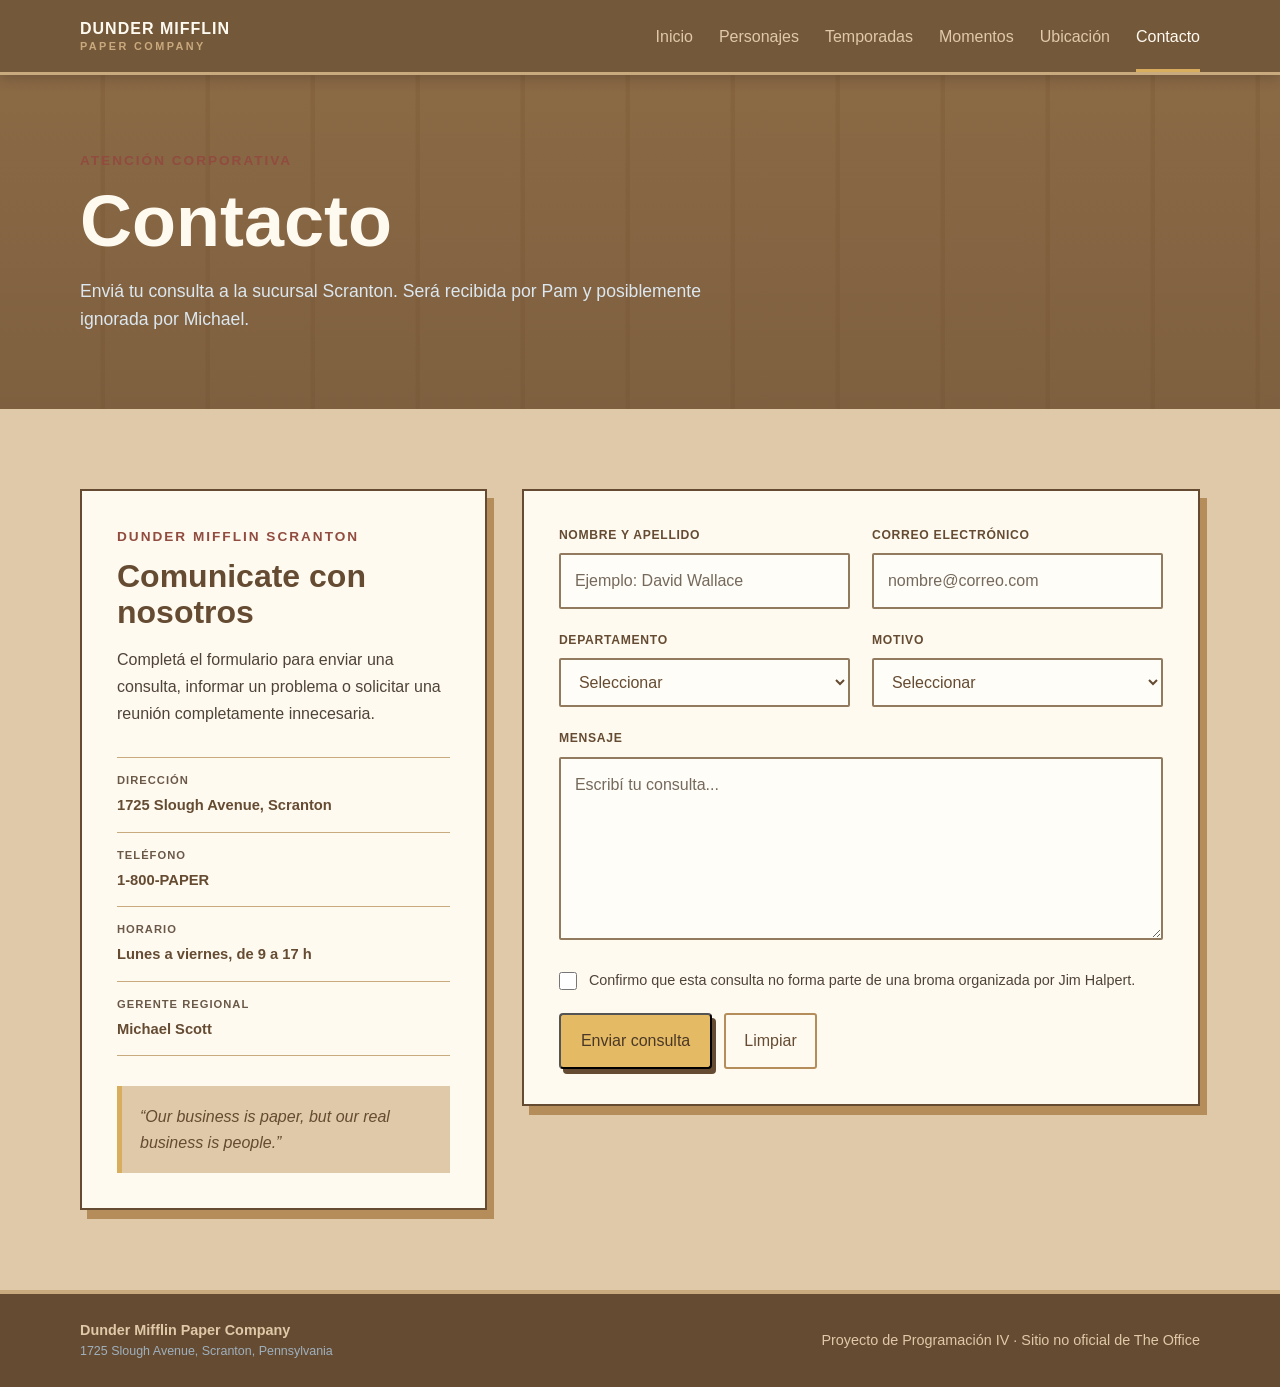
==== pages/contacto.html @ f4524f21 "Agrego pagina de contacto funcional" ====
<!DOCTYPE html>
<html lang="es">

<head>
    <meta charset="UTF-8">
    <meta name="viewport" content="width=device-width, initial-scale=1.0">

    <title>Dunder Mifflin | Contacto</title>

    <link rel="stylesheet" href="../css/styles.css">
</head>

<body>
    <header class="encabezado">
        <div class="contenedor navegacion">
            <a href="../index.html" class="logo">
                <span class="logo-principal">DUNDER MIFFLIN</span>
                <span class="logo-secundario">Paper Company</span>
            </a>

            <button
                type="button"
                class="boton-menu"
                aria-label="Abrir menú de navegación"
                aria-expanded="false"
            >
                <span></span>
                <span></span>
                <span></span>
            </button>

            <nav class="navegacion-principal">
                <ul class="menu">
                    <li><a href="../index.html">Inicio</a></li>
                    <li><a href="personajes.html">Personajes</a></li>
                    <li><a href="temporadas.html">Temporadas</a></li>
                    <li><a href="momentos.html">Momentos</a></li>
                    <li><a href="ubicacion.html">Ubicación</a></li>
                    <li>
                        <a href="contacto.html" class="activo">
                            Contacto
                        </a>
                    </li>
                </ul>
            </nav>
        </div>
    </header>

    <main>
        <section class="encabezado-pagina">
            <div class="contenedor">
                <p class="etiqueta">Atención corporativa</p>

                <h1>Contacto</h1>

                <p>
                    Enviá tu consulta a la sucursal Scranton. Será recibida
                    por Pam y posiblemente ignorada por Michael.
                </p>
            </div>
        </section>

        <section class="seccion-contacto">
            <div class="contenedor contacto-contenido">
                <div class="informacion-contacto">
                    <p class="etiqueta">Dunder Mifflin Scranton</p>

                    <h2>Comunicate con nosotros</h2>

                    <p>
                        Completá el formulario para enviar una consulta,
                        informar un problema o solicitar una reunión
                        completamente innecesaria.
                    </p>

                    <div class="datos-contacto">
                        <div>
                            <span>Dirección</span>
                            <strong>
                                1725 Slough Avenue, Scranton
                            </strong>
                        </div>

                        <div>
                            <span>Teléfono</span>
                            <strong>1-800-PAPER</strong>
                        </div>

                        <div>
                            <span>Horario</span>
                            <strong>Lunes a viernes, de 9 a 17 h</strong>
                        </div>

                        <div>
                            <span>Gerente regional</span>
                            <strong>Michael Scott</strong>
                        </div>
                    </div>

                    <blockquote>
                        “Our business is paper, but our real business
                        is people.”
                    </blockquote>
                </div>

                <form id="formulario-contacto" class="formulario-contacto">
                    <div class="campo-contacto">
                        <label for="nombre-contacto">
                            Nombre y apellido
                        </label>

                        <input
                            type="text"
                            id="nombre-contacto"
                            name="nombre"
                            placeholder="Ejemplo: David Wallace"
                            required
                        >
                    </div>

                    <div class="campo-contacto">
                        <label for="correo-contacto">
                            Correo electrónico
                        </label>

                        <input
                            type="email"
                            id="correo-contacto"
                            name="correo"
                            placeholder="nombre@correo.com"
                            required
                        >
                    </div>

                    <div class="campo-contacto">
                        <label for="departamento-contacto">
                            Departamento
                        </label>

                        <select
                            id="departamento-contacto"
                            name="departamento"
                            required
                        >
                            <option value="">Seleccionar</option>
                            <option value="Ventas">Ventas</option>
                            <option value="Contabilidad">
                                Contabilidad
                            </option>
                            <option value="Recursos Humanos">
                                Recursos Humanos
                            </option>
                            <option value="Gerencia">Gerencia</option>
                        </select>
                    </div>

                    <div class="campo-contacto">
                        <label for="motivo-contacto">
                            Motivo
                        </label>

                        <select
                            id="motivo-contacto"
                            name="motivo"
                            required
                        >
                            <option value="">Seleccionar</option>
                            <option value="Consulta general">
                                Consulta general
                            </option>
                            <option value="Compra de papel">
                                Compra de papel
                            </option>
                            <option value="Reclamo">Reclamo</option>
                            <option value="Emergencia causada por Dwight">
                                Emergencia causada por Dwight
                            </option>
                        </select>
                    </div>

                    <div class="campo-contacto campo-contacto-completo">
                        <label for="mensaje-contacto">
                            Mensaje
                        </label>

                        <textarea
                            id="mensaje-contacto"
                            name="mensaje"
                            rows="6"
                            minlength="10"
                            maxlength="500"
                            placeholder="Escribí tu consulta..."
                            required
                        ></textarea>
                    </div>

                    <label class="aceptacion-contacto campo-contacto-completo">
                        <input
                            type="checkbox"
                            id="acepta-contacto"
                            required
                        >

                        <span>
                            Confirmo que esta consulta no forma parte
                            de una broma organizada por Jim Halpert.
                        </span>
                    </label>

                    <div class="acciones-contacto campo-contacto-completo">
                        <button type="submit" class="boton-principal">
                            Enviar consulta
                        </button>

                        <button type="reset" class="boton-limpiar">
                            Limpiar
                        </button>
                    </div>

                    <div
                        id="respuesta-contacto"
                        class="respuesta-contacto campo-contacto-completo"
                        role="status"
                        aria-live="polite"
                    ></div>
                </form>
            </div>
        </section>
    </main>

    <footer class="pie">
        <div class="contenedor pie-contenido">
            <div>
                <strong>Dunder Mifflin Paper Company</strong>
                <p>1725 Slough Avenue, Scranton, Pennsylvania</p>
            </div>

            <p>
                Proyecto de Programación IV · Sitio no oficial de The Office
            </p>
        </div>
    </footer>

    <script src="../js/main.js"></script>
</body>

</html>
---- css/styles.css ----
:root {
    --azul-oscuro: #14213d;
    --azul: #315b7d;
    --azul-claro: #e8f0f5;
    --blanco: #ffffff;
    --gris-claro: #f5f5f2;
    --gris: #667085;
    --negro: #202124;
}

* {
    box-sizing: border-box;
    margin: 0;
    padding: 0;
}

html {
    scroll-behavior: smooth;
}

body {
    min-height: 100vh;
    color: var(--negro);
    background-color: var(--gris-claro);
    font-family: Arial, Helvetica, sans-serif;
    line-height: 1.6;
}

a {
    color: inherit;
    text-decoration: none;
}

.contenedor {
    width: min(1120px, 90%);
    margin-inline: auto;
}

.encabezado {
    position: sticky;
    top: 0;
    z-index: 100;
    color: var(--blanco);
    background-color: var(--azul-oscuro);
    box-shadow: 0 2px 10px rgb(0 0 0 / 15%);
}

.navegacion {
    min-height: 72px;
    display: flex;
    align-items: center;
    justify-content: space-between;
    gap: 30px;
}

.logo {
    font-size: 1.3rem;
    font-weight: 700;
    letter-spacing: 0.4px;
}

.menu {
    display: flex;
    gap: 26px;
    list-style: none;
}

.menu a {
    display: block;
    padding: 24px 0 19px;
    border-bottom: 3px solid transparent;
    color: #dce5ec;
    transition: 0.2s ease;
}

.menu a:hover,
.menu a.activo {
    color: var(--blanco);
    border-color: var(--blanco);
}

.portada {
    min-height: 520px;
    display: grid;
    place-items: center;
    color: var(--blanco);
    background:
        linear-gradient(rgb(20 33 61 / 88%), rgb(20 33 61 / 78%)),
        linear-gradient(135deg, #315b7d, #14213d);
}

.contenido-portada {
    padding-block: 80px;
}

.etiqueta {
    margin-bottom: 12px;
    color: #7da5c2;
    font-size: 0.85rem;
    font-weight: 700;
    letter-spacing: 2px;
    text-transform: uppercase;
}

.portada .etiqueta {
    color: #bad2e3;
}

h1 {
    max-width: 760px;
    font-size: clamp(2.5rem, 7vw, 5rem);
    line-height: 1.05;
}

.descripcion {
    max-width: 680px;
    margin: 24px 0 32px;
    color: #e6edf2;
    font-size: 1.15rem;
}

.boton {
    display: inline-block;
    padding: 13px 24px;
    color: var(--azul-oscuro);
    background-color: var(--blanco);
    border-radius: 5px;
    font-weight: 700;
    transition: 0.2s ease;
}

.boton:hover {
    transform: translateY(-2px);
    box-shadow: 0 8px 20px rgb(0 0 0 / 20%);
}

.presentacion {
    display: grid;
    grid-template-columns: 1.2fr 1fr;
    gap: 70px;
    align-items: center;
    padding-block: 90px;
}

.presentacion h2 {
    margin-bottom: 20px;
    color: var(--azul-oscuro);
    font-size: clamp(2rem, 4vw, 3rem);
    line-height: 1.15;
}

.presentacion p {
    margin-bottom: 15px;
}

.datos-serie {
    display: grid;
    grid-template-columns: repeat(3, 1fr);
    background-color: var(--blanco);
    border-radius: 8px;
    box-shadow: 0 12px 30px rgb(20 33 61 / 10%);
}

.datos-serie article {
    padding: 30px 15px;
    text-align: center;
}

.datos-serie article + article {
    border-left: 1px solid #dfe4e8;
}

.datos-serie strong,
.datos-serie span {
    display: block;
}

.datos-serie strong {
    color: var(--azul);
    font-size: 2rem;
}

.datos-serie span {
    color: var(--gris);
    font-size: 0.9rem;
}

.pie {
    padding: 25px 0;
    color: #cbd5df;
    background-color: var(--azul-oscuro);
    text-align: center;
    font-size: 0.9rem;
}

@media (max-width: 760px) {
    .navegacion {
        padding: 18px 0;
        flex-direction: column;
        gap: 8px;
    }

    .menu {
        flex-wrap: wrap;
        justify-content: center;
        gap: 5px 18px;
    }

    .menu a {
        padding: 8px 0 5px;
    }

    .presentacion {
        grid-template-columns: 1fr;
        gap: 35px;
        padding-block: 60px;
    }

    .datos-serie {
        grid-template-columns: 1fr;
    }

    .datos-serie article + article {
        border-top: 1px solid #dfe4e8;
        border-left: none;
    }
}

/* Página de personajes */

.encabezado-pagina {
    padding: 75px 0;
    color: var(--blanco);
    background:
        linear-gradient(120deg, rgb(20 33 61 / 96%), rgb(49 91 125 / 88%));
}

.encabezado-pagina h1 {
    margin-bottom: 18px;
    font-size: clamp(2.5rem, 6vw, 4.5rem);
}

.encabezado-pagina > .contenedor > p:last-child {
    max-width: 650px;
    color: #dce7ef;
    font-size: 1.1rem;
}

.seccion-personajes {
    padding-block: 75px;
}

.titulo-seccion {
    margin-bottom: 35px;
    display: flex;
    align-items: end;
    justify-content: space-between;
    gap: 25px;
}

.titulo-seccion h2 {
    color: var(--azul-oscuro);
    font-size: clamp(1.8rem, 4vw, 2.6rem);
}

.cantidad-empleados {
    color: var(--gris);
    font-size: 0.9rem;
}

.grilla-personajes {
    display: grid;
    grid-template-columns: repeat(2, 1fr);
    gap: 25px;
}

.tarjeta-personaje {
    display: grid;
    grid-template-columns: 90px 1fr;
    gap: 22px;
    padding: 25px;
    background-color: var(--blanco);
    border: 1px solid #e2e7eb;
    border-radius: 8px;
    box-shadow: 0 8px 20px rgb(20 33 61 / 6%);
    transition: transform 0.2s ease, box-shadow 0.2s ease;
}

.tarjeta-personaje:hover {
    transform: translateY(-4px);
    box-shadow: 0 14px 30px rgb(20 33 61 / 13%);
}

.avatar {
    width: 90px;
    height: 110px;
    display: grid;
    place-items: center;
    color: var(--blanco);
    background:
        repeating-linear-gradient(
            45deg,
            var(--azul),
            var(--azul) 10px,
            #386889 10px,
            #386889 20px
        );
    border-radius: 5px;
    font-size: 1.5rem;
    font-weight: 700;
}

.departamento {
    display: inline-block;
    margin-bottom: 7px;
    color: var(--azul);
    font-size: 0.75rem;
    font-weight: 700;
    letter-spacing: 1px;
    text-transform: uppercase;
}

.informacion-personaje h3 {
    color: var(--azul-oscuro);
    font-size: 1.45rem;
    line-height: 1.2;
}

.cargo {
    margin: 4px 0 12px;
    color: var(--gris);
    font-size: 0.9rem;
}

.informacion-personaje > p:not(.cargo) {
    font-size: 0.95rem;
}

.informacion-personaje blockquote {
    margin-top: 17px;
    padding: 10px 14px;
    color: #4e6070;
    background-color: var(--azul-claro);
    border-left: 3px solid var(--azul);
    font-size: 0.85rem;
    font-style: italic;
}

@media (max-width: 900px) {
    .grilla-personajes {
        grid-template-columns: 1fr;
    }
}

@media (max-width: 520px) {
    .titulo-seccion {
        align-items: start;
        flex-direction: column;
    }

    .tarjeta-personaje {
        grid-template-columns: 1fr;
    }

    .avatar {
        width: 100%;
        height: 120px;
    }
}

/* Página de temporadas */

.seccion-temporadas {
    padding-block: 75px;
}

.grilla-temporadas {
    display: grid;
    grid-template-columns: repeat(3, 1fr);
    gap: 22px;
}

.tarjeta-temporada {
    min-height: 290px;
    padding: 26px;
    display: flex;
    flex-direction: column;
    justify-content: space-between;
    gap: 25px;
    background-color: var(--blanco);
    border: 1px solid #e2e7eb;
    border-top: 4px solid var(--azul);
    border-radius: 7px;
    box-shadow: 0 8px 20px rgb(20 33 61 / 6%);
    transition: 0.2s ease;
}

.tarjeta-temporada:hover {
    transform: translateY(-5px);
    box-shadow: 0 15px 28px rgb(20 33 61 / 13%);
}

.numero-temporada {
    color: #d5e0e8;
    font-size: 3.5rem;
    font-weight: 800;
    line-height: 1;
}

.periodo {
    color: var(--azul);
    font-size: 0.75rem;
    font-weight: 700;
    letter-spacing: 0.6px;
    text-transform: uppercase;
}

.tarjeta-temporada h3 {
    margin: 6px 0 10px;
    color: var(--azul-oscuro);
    font-size: 1.4rem;
}

.tarjeta-temporada p {
    color: #495563;
    font-size: 0.92rem;
}

.episodio-destacado {
    padding-block: 70px;
    color: var(--blanco);
    background-color: var(--azul-oscuro);
}

.contenido-episodio {
    display: grid;
    grid-template-columns: 1.3fr 1fr;
    gap: 70px;
    align-items: center;
}

.contenido-episodio h2 {
    margin-bottom: 15px;
    font-size: clamp(2rem, 5vw, 3.5rem);
}

.contenido-episodio > div:first-child > p:last-child {
    color: #d3dee7;
}

.ficha-episodio {
    padding: 25px;
    background-color: rgb(255 255 255 / 8%);
    border: 1px solid rgb(255 255 255 / 18%);
    border-radius: 7px;
}

.ficha-episodio p + p {
    margin-top: 12px;
}

@media (max-width: 900px) {
    .grilla-temporadas {
        grid-template-columns: repeat(2, 1fr);
    }
}

@media (max-width: 650px) {
    .grilla-temporadas,
    .contenido-episodio {
        grid-template-columns: 1fr;
    }

    .contenido-episodio {
        gap: 35px;
    }
}

/* Página de momentos */

.seccion-momentos {
    padding-block: 75px;
}

.grilla-momentos {
    display: grid;
    grid-template-columns: repeat(3, 1fr);
    gap: 25px;
}

.tarjeta-momento {
    overflow: hidden;
    background-color: var(--blanco);
    border: 1px solid #e2e7eb;
    border-radius: 8px;
    box-shadow: 0 8px 20px rgb(20 33 61 / 7%);
    transition: 0.2s ease;
}

.tarjeta-momento:hover {
    transform: translateY(-5px);
    box-shadow: 0 15px 30px rgb(20 33 61 / 14%);
}

.imagen-momento {
    height: 175px;
    display: flex;
    align-items: end;
    padding: 18px;
    background-color: var(--azul);
}

.imagen-momento span {
    color: rgb(255 255 255 / 75%);
    font-size: 3.5rem;
    font-weight: 800;
    line-height: 1;
}

.momento-incendio {
    background: linear-gradient(135deg, #b14228, #e18640);
}

.momento-chili {
    background: linear-gradient(135deg, #8c3425, #c56d38);
}

.momento-beso {
    background: linear-gradient(135deg, #355c7d, #6c5b7b);
}

.momento-dinner {
    background: linear-gradient(135deg, #4e3a55, #a45a52);
}

.momento-boda {
    background: linear-gradient(135deg, #648fa5, #b9d1da);
}

.momento-despedida {
    background: linear-gradient(135deg, #315b7d, #8bb1c8);
}

.contenido-momento {
    padding: 24px;
}

.temporada-momento {
    color: var(--azul);
    font-size: 0.75rem;
    font-weight: 700;
    letter-spacing: 1px;
    text-transform: uppercase;
}

.contenido-momento h3 {
    margin: 7px 0 12px;
    color: var(--azul-oscuro);
    font-size: 1.35rem;
    line-height: 1.2;
}

.contenido-momento > p {
    min-height: 115px;
    color: #4d5964;
    font-size: 0.92rem;
}

.responsable {
    margin-top: 18px;
    padding-top: 15px;
    border-top: 1px solid #e1e6ea;
}

.responsable span,
.responsable strong {
    display: block;
}

.responsable span {
    color: var(--gris);
    font-size: 0.72rem;
    text-transform: uppercase;
}

.responsable strong {
    color: var(--azul-oscuro);
    font-size: 0.9rem;
}

.seccion-frases {
    padding-block: 80px;
    background-color: var(--azul-claro);
}

.contenido-frases {
    display: grid;
    grid-template-columns: 1fr 1fr;
    gap: 70px;
    align-items: center;
}

.contenido-frases h2 {
    margin-bottom: 15px;
    color: var(--azul-oscuro);
    font-size: clamp(2rem, 5vw, 3.5rem);
}

.nota-frase {
    position: relative;
    min-height: 300px;
    padding: 55px 40px 35px;
    display: flex;
    flex-direction: column;
    justify-content: center;
    background-color: #fff4a8;
    box-shadow: 8px 12px 25px rgb(20 33 61 / 18%);
    transform: rotate(1deg);
}

.cinta {
    position: absolute;
    top: -14px;
    left: 50%;
    width: 110px;
    height: 32px;
    background-color: rgb(255 255 255 / 55%);
    transform: translateX(-50%) rotate(-2deg);
}

.nota-frase blockquote {
    color: #34312b;
    font-family: Georgia, serif;
    font-size: 1.45rem;
    font-style: italic;
    line-height: 1.4;
}

.nota-frase > p {
    margin: 16px 0 25px;
    font-weight: 700;
}

.boton-frase {
    width: fit-content;
    padding: 11px 18px;
    color: var(--blanco);
    background-color: var(--azul-oscuro);
    border: none;
    border-radius: 4px;
    cursor: pointer;
    font-weight: 700;
}

.boton-frase:hover {
    background-color: var(--azul);
}

@media (max-width: 900px) {
    .grilla-momentos {
        grid-template-columns: repeat(2, 1fr);
    }
}

@media (max-width: 650px) {
    .grilla-momentos,
    .contenido-frases {
        grid-template-columns: 1fr;
    }

    .contenido-frases {
        gap: 45px;
    }

    .contenido-momento > p {
        min-height: auto;
    }

    .nota-frase {
        padding-inline: 25px;
    }
}

/* Inicio definitivo */

.logo {
    display: flex;
    flex-direction: column;
    line-height: 1;
}

.logo-principal {
    font-size: 1rem;
    font-weight: 800;
    letter-spacing: 1px;
}

.logo-secundario {
    margin-top: 4px;
    color: #b9c9d5;
    font-size: 0.68rem;
    letter-spacing: 2.4px;
    text-transform: uppercase;
}

.portada-office {
    min-height: 680px;
    display: grid;
    align-items: center;
    overflow: hidden;
    color: var(--blanco);
    background:
        radial-gradient(circle at 80% 20%, rgb(125 165 194 / 24%), transparent 28%),
        linear-gradient(125deg, #101d35 0%, #14213d 55%, #294e6c 100%);
}

.portada-grid {
    padding-block: 85px;
    display: grid;
    grid-template-columns: 1.2fr 0.8fr;
    gap: 70px;
    align-items: center;
}

.estado-sucursal {
    width: fit-content;
    margin-bottom: 25px;
    padding: 7px 13px;
    display: flex;
    align-items: center;
    gap: 8px;
    color: #d6e2ea;
    background-color: rgb(255 255 255 / 8%);
    border: 1px solid rgb(255 255 255 / 14%);
    border-radius: 30px;
    font-size: 0.76rem;
    letter-spacing: 0.4px;
}

.indicador-activo {
    width: 8px;
    height: 8px;
    background-color: #67cf89;
    border-radius: 50%;
    box-shadow: 0 0 10px #67cf89;
}

.contenido-portada-office h1 {
    max-width: 760px;
    font-size: clamp(2.7rem, 6vw, 5.3rem);
    line-height: 1;
}

.contenido-portada-office h1 span {
    display: block;
    color: #91b8d2;
    font-family: Georgia, serif;
    font-style: italic;
    font-weight: 400;
}

.descripcion-portada {
    max-width: 650px;
    margin: 26px 0 33px;
    color: #dce6ed;
    font-size: 1.08rem;
}

.acciones-portada {
    display: flex;
    flex-wrap: wrap;
    gap: 13px;
}

.boton-principal,
.boton-secundario {
    padding: 13px 20px;
    border-radius: 4px;
    font-size: 0.9rem;
    font-weight: 700;
    transition: 0.2s ease;
}

.boton-principal {
    color: var(--azul-oscuro);
    background-color: var(--blanco);
}

.boton-secundario {
    color: var(--blanco);
    border: 1px solid rgb(255 255 255 / 40%);
}

.boton-principal:hover,
.boton-secundario:hover {
    transform: translateY(-2px);
}

.escritorio-office {
    position: relative;
    min-height: 470px;
}

.credencial-michael {
    position: absolute;
    top: 15px;
    left: 20px;
    width: 260px;
    padding-bottom: 18px;
    color: var(--negro);
    background-color: #f8f8f3;
    border-radius: 8px;
    box-shadow: 15px 20px 35px rgb(0 0 0 / 32%);
    transform: rotate(-5deg);
}

.franja-credencial {
    padding: 13px;
    color: var(--blanco);
    background-color: var(--azul);
    text-align: center;
    font-size: 0.8rem;
    font-weight: 800;
    letter-spacing: 1px;
}

.foto-credencial {
    width: 105px;
    height: 115px;
    margin: 22px auto 15px;
    display: grid;
    place-items: center;
    color: #d8e4eb;
    background: linear-gradient(135deg, var(--azul), var(--azul-oscuro));
    font-size: 2rem;
    font-weight: 800;
}

.datos-credencial {
    text-align: center;
}

.datos-credencial strong,
.datos-credencial span,
.datos-credencial small {
    display: block;
}

.datos-credencial strong {
    color: var(--azul-oscuro);
    font-size: 1.2rem;
}

.datos-credencial span {
    color: var(--gris);
    font-size: 0.8rem;
}

.datos-credencial small {
    margin-top: 8px;
    font-size: 0.65rem;
}

.codigo-barras {
    width: 120px;
    height: 24px;
    margin: 15px auto 0;
    background: repeating-linear-gradient(
        90deg,
        #222 0,
        #222 2px,
        transparent 2px,
        transparent 5px
    );
}

.taza-office {
    position: absolute;
    right: 5px;
    bottom: 30px;
    width: 190px;
    height: 190px;
    padding: 53px 20px;
    color: #252525;
    background-color: #f1f0eb;
    border-radius: 7px 7px 35px 35px;
    box-shadow: 14px 18px 30px rgb(0 0 0 / 30%);
    text-align: center;
    transform: rotate(5deg);
}

.taza-office::after {
    content: "";
    position: absolute;
    top: 40px;
    right: -48px;
    width: 55px;
    height: 85px;
    border: 17px solid #f1f0eb;
    border-left: none;
    border-radius: 0 50px 50px 0;
}

.taza-office span,
.taza-office strong {
    display: block;
}

.taza-office span {
    font-size: 1.25rem;
}

.taza-office strong {
    font-family: Georgia, serif;
    font-size: 1.6rem;
    line-height: 1;
}

.nota-escritorio {
    position: absolute;
    top: 50px;
    right: -20px;
    width: 190px;
    padding: 25px 20px;
    color: #353129;
    background-color: #fff3a1;
    box-shadow: 8px 12px 20px rgb(0 0 0 / 22%);
    transform: rotate(7deg);
}

.nota-escritorio span {
    font-size: 0.65rem;
    font-weight: 800;
    letter-spacing: 1px;
}

.nota-escritorio p {
    margin: 12px 0;
    font-family: Georgia, serif;
    font-size: 1.15rem;
}

.resumen-serie {
    padding-block: 95px;
    display: grid;
    grid-template-columns: 1fr 1.2fr;
    gap: 75px;
    align-items: center;
}

.introduccion-serie h2 {
    margin-bottom: 22px;
    color: var(--azul-oscuro);
    font-size: clamp(2rem, 4vw, 3.2rem);
    line-height: 1.1;
}

.estadisticas-office {
    display: grid;
    grid-template-columns: repeat(2, 1fr);
    background-color: var(--blanco);
    border: 1px solid #e1e6ea;
    box-shadow: 0 15px 35px rgb(20 33 61 / 9%);
}

.estadisticas-office article {
    min-height: 150px;
    padding: 28px;
    display: flex;
    flex-direction: column;
    justify-content: center;
}

.estadisticas-office article:nth-child(odd) {
    border-right: 1px solid #e1e6ea;
}

.estadisticas-office article:nth-child(-n + 2) {
    border-bottom: 1px solid #e1e6ea;
}

.estadisticas-office strong {
    color: var(--azul);
    font-size: 2.6rem;
    line-height: 1;
}

.estadisticas-office span {
    margin-top: 8px;
    color: var(--gris);
    font-size: 0.85rem;
}

.mensaje-gerencia {
    padding-block: 90px;
    background-color: #e4e3de;
    background-image:
        linear-gradient(rgb(255 255 255 / 20%) 1px, transparent 1px),
        linear-gradient(90deg, rgb(255 255 255 / 20%) 1px, transparent 1px);
    background-size: 25px 25px;
}

.mensaje-grid {
    display: grid;
    grid-template-columns: 1.4fr 0.6fr;
    gap: 55px;
    align-items: center;
}

.membrete {
    padding: 45px 55px;
    background-color: #fffefa;
    box-shadow: 10px 15px 35px rgb(20 33 61 / 15%);
}

.cabecera-memo {
    padding-bottom: 20px;
    display: flex;
    justify-content: space-between;
    gap: 20px;
    border-bottom: 3px solid var(--azul-oscuro);
}

.cabecera-memo div span {
    display: block;
    color: var(--gris);
    font-size: 0.72rem;
    letter-spacing: 2px;
    text-transform: uppercase;
}

.cabecera-memo > span {
    color: var(--azul);
    font-size: 0.75rem;
    font-weight: 800;
}

.datos-memo {
    margin-block: 25px;
}

.datos-memo div {
    display: grid;
    grid-template-columns: 70px 1fr;
    padding: 5px 0;
    border-bottom: 1px solid #ddd;
}

.datos-memo dt {
    font-weight: 700;
}

.texto-memo p + p {
    margin-top: 15px;
}

.firma-michael {
    margin-top: 30px;
    color: var(--azul);
    font-family: cursive;
    font-size: 1.8rem;
}

.firma-michael span {
    display: block;
    color: var(--gris);
    font-family: Arial, sans-serif;
    font-size: 0.72rem;
}

.aviso-toby {
    position: relative;
    padding: 38px 30px;
    background-color: #fff2a8;
    box-shadow: 8px 12px 25px rgb(20 33 61 / 15%);
    transform: rotate(2deg);
}

.chincheta {
    position: absolute;
    top: 13px;
    left: 50%;
    width: 14px;
    height: 14px;
    background-color: #b93838;
    border-radius: 50%;
    box-shadow: 2px 3px 4px rgb(0 0 0 / 25%);
}

.aviso-toby > span {
    font-size: 0.7rem;
    font-weight: 800;
    letter-spacing: 1px;
}

.aviso-toby h3 {
    margin: 18px 0 12px;
    font-size: 1.25rem;
}

.aviso-toby small {
    display: block;
    margin-top: 20px;
    font-weight: 700;
}

.accesos-office {
    padding-block: 90px;
}

.grilla-accesos {
    display: grid;
    grid-template-columns: repeat(3, 1fr);
    gap: 22px;
}

.acceso {
    min-height: 270px;
    padding: 28px;
    display: flex;
    flex-direction: column;
    justify-content: space-between;
    color: var(--blanco);
    border-radius: 7px;
    transition: 0.25s ease;
}

.acceso:hover {
    transform: translateY(-6px);
}

.acceso-empleados {
    background: linear-gradient(145deg, #223f59, #14213d);
}

.acceso-temporadas {
    background: linear-gradient(145deg, #436f89, #23425a);
}

.acceso-incidentes {
    background: linear-gradient(145deg, #6c5449, #3f302b);
}

.numero-acceso {
    color: rgb(255 255 255 / 30%);
    font-size: 3.2rem;
    font-weight: 800;
}

.acceso div > span {
    color: #c4d6e2;
    font-size: 0.7rem;
    font-weight: 700;
    letter-spacing: 1px;
    text-transform: uppercase;
}

.acceso h3 {
    margin: 7px 0;
    font-size: 1.45rem;
}

.acceso p {
    color: rgb(255 255 255 / 75%);
    font-size: 0.9rem;
}

.pie-contenido {
    display: flex;
    align-items: center;
    justify-content: space-between;
    gap: 35px;
    text-align: left;
}

.pie-contenido div p {
    color: #9fb0bd;
    font-size: 0.78rem;
}

@media (max-width: 950px) {
    .portada-grid,
    .resumen-serie,
    .mensaje-grid {
        grid-template-columns: 1fr;
    }

    .escritorio-office {
        width: min(500px, 100%);
        margin-inline: auto;
    }

    .grilla-accesos {
        grid-template-columns: 1fr;
    }
}

@media (max-width: 650px) {
    .portada-office {
        min-height: auto;
    }

    .escritorio-office {
        min-height: 520px;
    }

    .credencial-michael {
        left: 0;
        width: 225px;
    }

    .nota-escritorio {
        top: 280px;
        right: 0;
    }

    .taza-office {
        right: 45px;
        bottom: 0;
        width: 145px;
        height: 145px;
        padding: 40px 12px;
    }

    .taza-office::after {
        right: -38px;
        width: 45px;
        height: 65px;
    }

    .taza-office span {
        font-size: 1rem;
    }

    .taza-office strong {
        font-size: 1.25rem;
    }

    .estadisticas-office {
        grid-template-columns: 1fr;
    }

    .estadisticas-office article:nth-child(odd) {
        border-right: none;
    }

    .estadisticas-office article {
        border-bottom: 1px solid #e1e6ea;
    }

    .membrete {
        padding: 30px 23px;
    }

    .cabecera-memo,
    .pie-contenido {
        align-items: flex-start;
        flex-direction: column;
    }
}

/* ==================================================
   TEMA MARRÓN — DUNDER MIFFLIN
   ================================================== */

:root {
    --azul-oscuro: #382820;
    --azul: #765542;
    --azul-claro: #e8ddca;
    --blanco: #fffaf0;
    --gris-claro: #ede3d2;
    --gris: #74675e;
    --negro: #29231f;

    --marron-oscuro: #382820;
    --marron: #65483a;
    --marron-medio: #8a6956;
    --marron-claro: #b9987c;
    --beige: #ddd0bc;
    --papel: #f4eddf;
    --papel-claro: #fffaf0;
    --mostaza: #c79a38;
    --bordo: #793f39;
    --verde-oliva: #6f7152;
}

/* Fondo general con apariencia de papel */

body {
    background-color: var(--papel);
    background-image:
        radial-gradient(rgb(101 72 58 / 5%) 1px, transparent 1px);
    background-size: 5px 5px;
}

/* Encabezado */

.encabezado {
    background-color: var(--marron-oscuro);
    border-bottom: 3px solid var(--marron-claro);
    box-shadow: 0 3px 12px rgb(41 35 31 / 28%);
}

.logo-principal {
    color: var(--papel-claro);
}

.logo-secundario {
    color: var(--marron-claro);
}

.menu a {
    color: var(--beige);
}

.menu a:hover,
.menu a.activo {
    color: var(--papel-claro);
    border-color: var(--mostaza);
}

/* Portada con aspecto de escritorio de madera */

.portada-office {
    position: relative;
    background:
        linear-gradient(rgb(45 28 20 / 26%), rgb(45 28 20 / 38%)),
        repeating-linear-gradient(
            90deg,
            #74513f 0,
            #74513f 115px,
            #6a4939 116px,
            #6a4939 120px,
            #7b5845 121px,
            #7b5845 230px
        );
}

.portada-office::before {
    content: "";
    position: absolute;
    inset: 0;
    pointer-events: none;
    background:
        radial-gradient(
            circle at 20% 20%,
            rgb(255 238 204 / 10%),
            transparent 35%
        ),
        linear-gradient(
            90deg,
            transparent,
            rgb(34 20 15 / 10%),
            transparent
        );
}

.portada-grid {
    position: relative;
    z-index: 1;
}

.estado-sucursal {
    color: var(--papel);
    background-color: rgb(56 40 32 / 65%);
    border-color: rgb(255 250 240 / 25%);
}

.indicador-activo {
    background-color: #a4b26d;
    box-shadow: 0 0 10px #a4b26d;
}

.contenido-portada-office .etiqueta {
    color: #edcf94;
}

.contenido-portada-office h1 {
    color: var(--papel-claro);
    text-shadow: 2px 3px 4px rgb(41 25 18 / 28%);
}

.contenido-portada-office h1 span {
    color: #e4bd70;
}

.descripcion-portada {
    color: #f1e6d5;
}

/* Botones */

.boton-principal {
    color: var(--marron-oscuro);
    background-color: var(--mostaza);
    box-shadow: 4px 5px 0 var(--marron-oscuro);
}

.boton-principal:hover {
    background-color: #d7ad4e;
    box-shadow: 2px 3px 0 var(--marron-oscuro);
}

.boton-secundario {
    color: var(--papel-claro);
    background-color: rgb(56 40 32 / 55%);
    border-color: var(--beige);
}

.boton-secundario:hover {
    background-color: var(--marron-oscuro);
}

/* Objetos del escritorio */

.credencial-michael {
    background-color: var(--papel-claro);
    border: 1px solid #d3c1a8;
    box-shadow: 15px 20px 35px rgb(41 24 16 / 40%);
}

.franja-credencial {
    background-color: var(--marron);
}

.foto-credencial {
    color: var(--beige);
    background:
        repeating-linear-gradient(
            45deg,
            var(--marron),
            var(--marron) 10px,
            var(--marron-medio) 10px,
            var(--marron-medio) 20px
        );
}

.datos-credencial strong {
    color: var(--marron-oscuro);
}

.taza-office {
    color: var(--marron-oscuro);
    background-color: #f4ead9;
    border: 1px solid #d5c3a8;
}

.taza-office::after {
    border-color: #f4ead9;
    border-left: none;
}

.nota-escritorio {
    background-color: #e8c86d;
    box-shadow: 8px 12px 20px rgb(41 24 16 / 35%);
}

/* Presentación y estadísticas */

.resumen-serie {
    position: relative;
}

.introduccion-serie h2,
.titulo-seccion h2 {
    color: var(--marron-oscuro);
}

.etiqueta {
    color: var(--bordo);
}

.estadisticas-office {
    background-color: var(--papel-claro);
    border-color: #d7c8b5;
    box-shadow: 8px 12px 0 var(--marron-claro);
}

.estadisticas-office article {
    border-color: #d7c8b5 !important;
}

.estadisticas-office strong {
    color: var(--bordo);
}

/* Memorándum */

.mensaje-gerencia {
    background-color: var(--beige);
    background-image:
        linear-gradient(rgb(255 255 255 / 20%) 1px, transparent 1px),
        linear-gradient(90deg, rgb(255 255 255 / 20%) 1px, transparent 1px);
    background-size: 25px 25px;
}

.membrete {
    background-color: var(--papel-claro);
    border: 1px solid #c9b9a3;
    box-shadow: 10px 14px 0 var(--marron-medio);
}

.cabecera-memo {
    border-color: var(--marron-oscuro);
}

.cabecera-memo > span,
.firma-michael {
    color: var(--bordo);
}

.aviso-toby {
    background-color: #e4c562;
    box-shadow: 8px 12px 0 rgb(101 72 58 / 55%);
}

/* Accesos principales */

.accesos-office {
    background-color: var(--papel);
}

.acceso {
    border: 1px solid rgb(56 40 32 / 30%);
    box-shadow: 7px 9px 0 rgb(56 40 32 / 22%);
}

.acceso:hover {
    box-shadow: 3px 5px 0 rgb(56 40 32 / 30%);
}

.acceso-empleados {
    background: linear-gradient(145deg, #795746, #4f392f);
}

.acceso-temporadas {
    background: linear-gradient(145deg, #82755a, #56503d);
}

.acceso-incidentes {
    background: linear-gradient(145deg, #8a4d43, #5c332e);
}

.acceso div > span {
    color: #ead7bb;
}

/* Resto de las páginas */

.encabezado-pagina {
    background:
        linear-gradient(rgb(56 40 32 / 90%), rgb(56 40 32 / 94%)),
        repeating-linear-gradient(
            90deg,
            #795746 0,
            #795746 100px,
            #65483a 101px,
            #65483a 105px
        );
}

.tarjeta-personaje,
.tarjeta-temporada,
.tarjeta-momento {
    background-color: var(--papel-claro);
    border-color: #d8c8b4;
    box-shadow: 6px 8px 0 rgb(101 72 58 / 17%);
}

.tarjeta-personaje:hover,
.tarjeta-temporada:hover,
.tarjeta-momento:hover {
    box-shadow: 3px 5px 0 rgb(101 72 58 / 28%);
}

.tarjeta-temporada {
    border-top-color: var(--marron-medio);
}

.avatar {
    background:
        repeating-linear-gradient(
            45deg,
            var(--marron),
            var(--marron) 10px,
            var(--marron-medio) 10px,
            var(--marron-medio) 20px
        );
}

.departamento,
.periodo,
.temporada-momento {
    color: var(--bordo);
}

.informacion-personaje h3,
.tarjeta-temporada h3,
.contenido-momento h3 {
    color: var(--marron-oscuro);
}

.informacion-personaje blockquote {
    color: var(--marron);
    background-color: #eee1cb;
    border-color: var(--mostaza);
}

.numero-temporada {
    color: #d8c8b5;
}

.episodio-destacado {
    background-color: var(--marron-oscuro);
}

.seccion-frases {
    background-color: var(--beige);
}

.nota-frase {
    background-color: #e8c86d;
}

.boton-frase {
    background-color: var(--marron-oscuro);
}

.boton-frase:hover {
    background-color: var(--marron);
}

/* Pie */

.pie {
    color: var(--beige);
    background-color: var(--marron-oscuro);
    border-top: 4px solid var(--marron-claro);
}

/* Ajuste de paleta: cartón kraft */

:root {
    --azul-oscuro: #654b32;
    --azul: #9a744b;
    --azul-claro: #eadbc2;
    --blanco: #fffaf0;
    --gris-claro: #eee1ca;
    --gris: #796a58;
    --negro: #3d3125;

    --marron-oscuro: #654b32;
    --marron: #80613e;
    --marron-medio: #b58d5b;
    --marron-claro: #c9a97e;
    --beige: #dfc9a8;
    --papel: #f3e8d5;
    --papel-claro: #fffaf0;
    --mostaza: #d8ae5e;
    --bordo: #914b3f;
    --verde-oliva: #777354;
}

body {
    background-color: #f3e8d5;
}

/* Encabezado color caja de archivo */

.encabezado {
    background-color: #74583a;
    border-bottom-color: #c9a97e;
}

/* Escritorio de cartón kraft */

.portada-office {
    background:
        linear-gradient(rgb(78 57 35 / 12%), rgb(78 57 35 / 18%)),
        repeating-linear-gradient(
            90deg,
            #b98f5d 0,
            #b98f5d 115px,
            #ae8352 116px,
            #ae8352 119px,
            #c09a68 120px,
            #c09a68 230px
        );
}

.contenido-portada-office h1 {
    color: #fffaf0;
    text-shadow: 2px 3px 3px rgb(82 59 35 / 30%);
}

.contenido-portada-office h1 span {
    color: #ffe09a;
}

.descripcion-portada {
    color: #fff3dc;
}

.estado-sucursal {
    background-color: rgb(101 75 50 / 58%);
}

.boton-principal {
    color: #4b3927;
    background-color: #e4ba64;
    box-shadow: 4px 5px 0 #654b32;
}

.boton-secundario {
    background-color: rgb(101 75 50 / 60%);
}

/* Elementos de papel y cartón */

.credencial-michael,
.membrete,
.tarjeta-personaje,
.tarjeta-temporada,
.tarjeta-momento,
.estadisticas-office {
    background-color: #fffaf0;
    border-color: #d5bd98;
}

.franja-credencial {
    background-color: #80613e;
}

.mensaje-gerencia,
.seccion-frases {
    background-color: #dfc9a8;
}

.membrete {
    box-shadow: 10px 14px 0 #b58d5b;
}

.estadisticas-office {
    box-shadow: 8px 12px 0 #c9a97e;
}

.nota-escritorio,
.nota-frase,
.aviso-toby {
    background-color: #e4be67;
}

/* Tarjetas de acceso */

.acceso-empleados {
    background: linear-gradient(145deg, #a77d4e, #765536);
}

.acceso-temporadas {
    background: linear-gradient(145deg, #b18f62, #806344);
}

.acceso-incidentes {
    background: linear-gradient(145deg, #9a6553, #704537);
}

/* Cabecera del resto de las páginas */

.encabezado-pagina {
    background:
        linear-gradient(rgb(101 75 50 / 55%), rgb(101 75 50 / 70%)),
        repeating-linear-gradient(
            90deg,
            #b98f5d 0,
            #b98f5d 100px,
            #ad8250 101px,
            #ad8250 105px
        );
}

.episodio-destacado,
.pie {
    background-color: #654b32;
}

/* Detalles humorísticos */

.credencial-michael,
.membrete {
    position: relative;
}

.sello-aprobado {
    position: absolute;
    right: -38px;
    bottom: 45px;
    z-index: 2;
    padding: 8px 12px;
    color: var(--bordo);
    background-color: rgb(255 250 240 / 82%);
    border: 3px double var(--bordo);
    border-radius: 3px;
    font-size: 0.68rem;
    font-weight: 800;
    letter-spacing: 1px;
    line-height: 1.25;
    text-align: center;
    text-transform: uppercase;
    transform: rotate(-12deg);
    opacity: 0.88;
}

.sello-confidencial {
    position: absolute;
    top: 75px;
    right: 35px;
    padding: 8px 14px;
    color: var(--bordo);
    border: 4px double var(--bordo);
    border-radius: 3px;
    font-size: 0.75rem;
    font-weight: 900;
    letter-spacing: 2px;
    text-transform: uppercase;
    transform: rotate(7deg);
    opacity: 0.7;
}

@media (max-width: 650px) {
    .sello-aprobado {
        right: -10px;
        bottom: 42px;
    }

    .sello-confidencial {
        position: static;
        width: fit-content;
        margin: 0 0 25px auto;
    }
}

/* Interacción: protocolo de emergencia */

.boton-emergencia {
    position: fixed;
    right: 25px;
    bottom: 25px;
    z-index: 150;
    width: 105px;
    height: 105px;
    padding: 12px;
    color: var(--papel-claro);
    background:
        radial-gradient(circle at 35% 25%, #c56a59, var(--bordo) 65%);
    border: 6px solid #d2b482;
    border-radius: 50%;
    box-shadow:
        0 7px 0 #5b382d,
        0 12px 20px rgb(61 40 27 / 35%);
    cursor: pointer;
    font-size: 0.78rem;
    font-weight: 900;
    letter-spacing: 0.5px;
    text-transform: uppercase;
    transition: 0.15s ease;
}

.boton-emergencia span {
    display: block;
    margin-bottom: 3px;
    color: #f3d78c;
    font-size: 0.55rem;
    letter-spacing: 1px;
}

.boton-emergencia:hover {
    transform: translateY(-3px) rotate(-3deg);
    box-shadow:
        0 10px 0 #5b382d,
        0 15px 25px rgb(61 40 27 / 40%);
}

.boton-emergencia:active {
    transform: translateY(6px);
    box-shadow:
        0 2px 0 #5b382d,
        0 5px 10px rgb(61 40 27 / 35%);
}

.modal-emergencia {
    position: fixed;
    inset: 0;
    z-index: 500;
    padding: 20px;
    display: none;
    place-items: center;
    background-color: rgb(40 29 22 / 80%);
    backdrop-filter: blur(3px);
}

.modal-emergencia.visible {
    display: grid;
}

.alerta-dwight {
    position: relative;
    width: min(560px, 100%);
    padding: 45px 40px 38px;
    color: var(--texto);
    background-color: var(--papel-claro);
    border: 8px solid var(--mostaza);
    box-shadow:
        12px 15px 0 var(--marron-oscuro),
        0 25px 60px rgb(0 0 0 / 35%);
    text-align: center;
    animation: aparecer-alerta 0.25s ease-out;
}

@keyframes aparecer-alerta {
    from {
        opacity: 0;
        transform: scale(0.85) rotate(-3deg);
    }

    to {
        opacity: 1;
        transform: scale(1) rotate(0);
    }
}

.cerrar-emergencia {
    position: absolute;
    top: 10px;
    right: 14px;
    padding: 2px 8px;
    color: var(--marron-oscuro);
    background: none;
    border: none;
    cursor: pointer;
    font-size: 2rem;
    line-height: 1;
}

.icono-alerta {
    width: 75px;
    height: 75px;
    margin: 0 auto 18px;
    display: grid;
    place-items: center;
    color: var(--papel-claro);
    background-color: var(--bordo);
    border-radius: 50%;
    font-size: 3rem;
    font-weight: 900;
}

.codigo-alerta {
    color: var(--bordo);
    font-size: 0.72rem;
    font-weight: 900;
    letter-spacing: 2px;
}

.alerta-dwight h2 {
    margin: 8px 0 15px;
    color: var(--marron-oscuro);
    font-size: clamp(1.7rem, 5vw, 2.5rem);
    line-height: 1.1;
}

.alerta-dwight > p:not(.codigo-alerta) {
    max-width: 440px;
    margin-inline: auto;
}

.acciones-emergencia {
    margin-top: 27px;
    display: flex;
    justify-content: center;
    flex-wrap: wrap;
    gap: 12px;
}

.acciones-emergencia button {
    padding: 12px 16px;
    border: 2px solid var(--marron-oscuro);
    border-radius: 3px;
    cursor: pointer;
    font-weight: 700;
}

#seguir-dwight {
    color: var(--papel-claro);
    background-color: var(--marron-oscuro);
}

#avisar-toby {
    color: var(--marron-oscuro);
    background-color: var(--papel);
}

.acciones-emergencia button:hover {
    transform: translateY(-2px);
}

.resultado-emergencia {
    display: none;
    margin-top: 25px;
    padding: 18px;
    background-color: #ead8b9;
    border-left: 5px solid var(--bordo);
    text-align: left;
}

.resultado-emergencia.visible {
    display: block;
}

.resultado-emergencia strong {
    display: block;
    margin-bottom: 5px;
    color: var(--bordo);
    text-transform: uppercase;
}

body.modal-abierto {
    overflow: hidden;
}

@media (max-width: 650px) {
    .boton-emergencia {
        right: 15px;
        bottom: 15px;
        width: 85px;
        height: 85px;
        border-width: 4px;
        font-size: 0.65rem;
    }

    .alerta-dwight {
        padding: 42px 22px 30px;
    }

    .acciones-emergencia {
        flex-direction: column;
    }

    .acciones-emergencia button {
        width: 100%;
    }
}

/* Interacción: empleado del mes */

.empleado-del-mes {
    margin-top: 80px;
    padding: 45px;
    display: grid;
    grid-template-columns: 0.9fr 1.1fr;
    gap: 55px;
    align-items: center;
    background-color: var(--beige);
    border: 2px dashed var(--marron-medio);
    box-shadow: 8px 10px 0 rgb(101 75 50 / 18%);
}

.explicacion-premio h2 {
    margin-bottom: 16px;
    color: var(--marron-oscuro);
    font-size: clamp(2rem, 4vw, 3rem);
    line-height: 1.1;
}

.explicacion-premio > p:last-of-type {
    max-width: 480px;
}

.explicacion-premio small {
    display: block;
    margin-top: 20px;
    color: var(--bordo);
    font-weight: 700;
}

.maquina-premio {
    overflow: hidden;
    background-color: var(--papel-claro);
    border: 3px solid var(--marron-oscuro);
    box-shadow: 7px 8px 0 var(--marron-medio);
}

.cabecera-maquina {
    padding: 11px;
    color: var(--papel-claro);
    background-color: var(--marron-oscuro);
    text-align: center;
    font-size: 0.7rem;
    font-weight: 900;
    letter-spacing: 1.5px;
}

.pantalla-empleado {
    min-height: 145px;
    padding: 25px;
    display: flex;
    align-items: center;
    gap: 22px;
    background:
        linear-gradient(rgb(255 250 240 / 88%), rgb(255 250 240 / 88%)),
        repeating-linear-gradient(
            0deg,
            var(--marron-claro) 0,
            var(--marron-claro) 1px,
            transparent 1px,
            transparent 5px
        );
}

.iniciales-ganador {
    width: 80px;
    height: 90px;
    flex-shrink: 0;
    display: grid;
    place-items: center;
    color: var(--papel-claro);
    background-color: var(--marron-medio);
    border: 3px solid var(--marron-oscuro);
    font-size: 1.8rem;
    font-weight: 900;
}

.pantalla-empleado small,
.pantalla-empleado strong,
.pantalla-empleado div > span {
    display: block;
}

.pantalla-empleado small {
    color: var(--gris);
    text-transform: uppercase;
}

.pantalla-empleado strong {
    margin: 3px 0;
    color: var(--marron-oscuro);
    font-size: 1.35rem;
}

.pantalla-empleado div > span {
    color: var(--gris);
    font-size: 0.85rem;
}

.elegir-empleado {
    width: calc(100% - 40px);
    margin: 5px 20px 20px;
    padding: 13px;
    color: var(--papel-claro);
    background-color: var(--bordo);
    border: 2px solid #68352d;
    box-shadow: 0 4px 0 #68352d;
    cursor: pointer;
    font-weight: 900;
    text-transform: uppercase;
}

.elegir-empleado:hover {
    background-color: #a85b4d;
}

.elegir-empleado:active {
    transform: translateY(4px);
    box-shadow: none;
}

.elegir-empleado:disabled {
    cursor: wait;
    opacity: 0.7;
}

.resultado-premio {
    display: none;
    margin: 0 20px 25px;
    padding: 15px;
    color: var(--bordo);
    background-color: #f1dfb6;
    border: 3px double var(--bordo);
    font-size: 0.85rem;
    font-weight: 800;
    text-align: center;
    text-transform: uppercase;
    transform: rotate(-1deg);
}

.resultado-premio.visible {
    display: block;
}

.pantalla-empleado.seleccionando {
    animation: vibrar-pantalla 0.12s linear infinite;
}

@keyframes vibrar-pantalla {
    0% {
        transform: translateX(0);
    }

    25% {
        transform: translateX(-2px);
    }

    50% {
        transform: translateX(2px);
    }

    75% {
        transform: translateX(-1px);
    }

    100% {
        transform: translateX(0);
    }
}

@media (max-width: 800px) {
    .empleado-del-mes {
        padding: 30px 22px;
        grid-template-columns: 1fr;
        gap: 35px;
    }
}

@media (max-width: 460px) {
    .pantalla-empleado {
        align-items: flex-start;
        flex-direction: column;
    }

    .iniciales-ganador {
        width: 100%;
        height: 75px;
    }
}

/* Interacción: recomendador de episodios */

.recomendador-episodios {
    position: relative;
    margin-top: 80px;
    padding: 40px;
    background-color: var(--papel-claro);
    border: 2px solid var(--marron-medio);
    box-shadow: 9px 11px 0 var(--marron-claro);
}

.encabezado-recomendador {
    display: flex;
    justify-content: space-between;
    gap: 40px;
}

.encabezado-recomendador h2 {
    margin-bottom: 12px;
    color: var(--marron-oscuro);
    font-size: clamp(2rem, 4vw, 3rem);
}

.encabezado-recomendador > div:first-child {
    max-width: 650px;
}

.sello-productividad {
    width: 190px;
    height: fit-content;
    padding: 10px;
    color: var(--bordo);
    border: 4px double var(--bordo);
    font-size: 0.65rem;
    font-weight: 900;
    letter-spacing: 1px;
    text-align: center;
    text-transform: uppercase;
    transform: rotate(5deg);
}

.opciones-animo {
    margin-block: 32px;
    display: flex;
    flex-wrap: wrap;
    gap: 12px;
}

.opcion-animo {
    padding: 11px 15px;
    color: var(--marron-oscuro);
    background-color: var(--beige);
    border: 2px solid var(--marron-medio);
    border-radius: 3px;
    cursor: pointer;
    font-weight: 700;
    transition: 0.15s ease;
}

.opcion-animo span {
    margin-right: 5px;
}

.opcion-animo:hover,
.opcion-animo.activa {
    color: var(--papel-claro);
    background-color: var(--marron);
    transform: translateY(-2px);
}

.resultado-recomendacion {
    min-height: 165px;
    padding: 24px;
    display: grid;
    grid-template-columns: 105px 1fr;
    gap: 25px;
    align-items: center;
    background-color: var(--papel);
    border: 2px dashed var(--marron-medio);
}

.caratula-episodio {
    width: 105px;
    height: 115px;
    display: grid;
    place-items: center;
    color: var(--papel-claro);
    background:
        repeating-linear-gradient(
            45deg,
            var(--marron),
            var(--marron) 12px,
            var(--marron-medio) 12px,
            var(--marron-medio) 24px
        );
    border: 3px solid var(--marron-oscuro);
}

.caratula-episodio span {
    font-size: 2.3rem;
    font-weight: 900;
}

.temporada-recomendada {
    color: var(--bordo);
    font-size: 0.72rem;
    font-weight: 900;
    letter-spacing: 1px;
    text-transform: uppercase;
}

.resultado-recomendacion h3 {
    margin: 5px 0 9px;
    color: var(--marron-oscuro);
    font-size: 1.6rem;
}

.resultado-recomendacion.cambiando {
    animation: cambiar-expediente 0.3s ease;
}

@keyframes cambiar-expediente {
    from {
        opacity: 0;
        transform: translateY(8px);
    }

    to {
        opacity: 1;
        transform: translateY(0);
    }
}

@media (max-width: 650px) {
    .recomendador-episodios {
        padding: 28px 20px;
    }

    .encabezado-recomendador {
        flex-direction: column;
    }

    .sello-productividad {
        align-self: flex-end;
    }

    .opciones-animo {
        display: grid;
        grid-template-columns: 1fr;
    }

    .resultado-recomendacion {
        grid-template-columns: 1fr;
    }

    .caratula-episodio {
        width: 100%;
        height: 85px;
    }
}

/* Fotografías de personajes */

.avatar {
    position: relative;
    overflow: hidden;
    padding: 0;
    background-color: var(--marron-medio);
    border: 3px solid var(--marron-oscuro);
    box-shadow: 3px 4px 0 var(--marron-claro);
}

.avatar img {
    width: 100%;
    height: 100%;
    display: block;
    object-fit: cover;
    object-position: center top;
    filter: sepia(18%) saturate(85%);
    transition:
        transform 0.25s ease,
        filter 0.25s ease;
}

.tarjeta-personaje:hover .avatar img {
    transform: scale(1.07);
    filter: sepia(0%) saturate(100%);
}

.avatar::after {
    content: "";
    position: absolute;
    inset: 0;
    pointer-events: none;
    border: 1px solid rgb(255 255 255 / 30%);
}

@media (max-width: 520px) {
    .avatar {
        height: 240px;
    }
}

.foto-credencial {
    overflow: hidden;
    padding: 0;
    border: 2px solid var(--marron-oscuro);
}

.foto-credencial img {
    width: 100%;
    height: 100%;
    display: block;
    object-fit: cover;
    object-position: center top;
    filter: sepia(20%);
}

/* Página de ubicación */

.seccion-ubicacion {
    padding-block: 75px 90px;
}

.sello-visita {
    max-width: 190px;
    padding: 9px 12px;
    color: var(--bordo);
    border: 4px double var(--bordo);
    font-size: 0.65rem;
    font-weight: 900;
    letter-spacing: 1px;
    text-align: center;
    text-transform: uppercase;
    transform: rotate(4deg);
}

.selector-ubicacion {
    margin-bottom: 25px;
    display: flex;
    flex-wrap: wrap;
    gap: 10px;
}

.boton-ubicacion {
    padding: 12px 18px;
    color: var(--marron-oscuro);
    background-color: var(--beige);
    border: 2px solid var(--marron-medio);
    border-radius: 3px;
    cursor: pointer;
    font-weight: 800;
}

.boton-ubicacion:hover,
.boton-ubicacion.activo {
    color: var(--papel-claro);
    background-color: var(--marron);
}

.mapa-y-ficha {
    display: grid;
    grid-template-columns: 1.35fr 0.65fr;
    gap: 30px;
    align-items: stretch;
}

.contenedor-mapa {
    position: relative;
    min-height: 520px;
    overflow: hidden;
    background-color: var(--marron-claro);
    border: 8px solid var(--papel-claro);
    box-shadow: 8px 10px 0 var(--marron-claro);
}

.contenedor-mapa iframe {
    width: 100%;
    height: 100%;
    min-height: 504px;
    display: block;
    border: none;
    filter: sepia(25%) saturate(80%);
}

.etiqueta-mapa {
    position: absolute;
    left: 20px;
    bottom: 20px;
    max-width: calc(100% - 40px);
    padding: 13px 18px;
    color: var(--papel-claro);
    background-color: rgb(101 75 50 / 90%);
    box-shadow: 4px 5px 0 rgb(61 49 37 / 40%);
}

.etiqueta-mapa span,
.etiqueta-mapa strong {
    display: block;
}

.etiqueta-mapa span {
    color: #e5c985;
    font-size: 0.65rem;
    font-weight: 900;
    letter-spacing: 1.5px;
}

.etiqueta-mapa strong {
    font-size: 1.05rem;
}

.ficha-ubicacion {
    position: relative;
    background-color: var(--papel-claro);
    border: 2px solid var(--marron-oscuro);
    box-shadow: 7px 9px 0 var(--marron-medio);
}

.encabezado-ficha {
    padding: 13px;
    color: var(--papel-claro);
    background-color: var(--marron-oscuro);
    text-align: center;
    font-size: 0.7rem;
    font-weight: 900;
    letter-spacing: 1.5px;
}

.contenido-ficha {
    padding: 30px;
}

.estado-ubicacion {
    color: var(--bordo);
    font-size: 0.7rem;
    font-weight: 900;
    letter-spacing: 1px;
    text-transform: uppercase;
}

.contenido-ficha h3 {
    margin: 7px 0 12px;
    color: var(--marron-oscuro);
    font-size: 1.7rem;
    line-height: 1.1;
}

.contenido-ficha address {
    margin-bottom: 25px;
    color: var(--gris);
    font-style: normal;
}

.datos-ubicacion {
    border-top: 1px solid #d8c5a6;
}

.datos-ubicacion div {
    padding: 14px 0;
    border-bottom: 1px solid #d8c5a6;
}

.datos-ubicacion span,
.datos-ubicacion strong {
    display: block;
}

.datos-ubicacion span {
    color: var(--gris);
    font-size: 0.68rem;
    text-transform: uppercase;
}

.datos-ubicacion strong {
    color: var(--marron-oscuro);
    font-size: 0.9rem;
}

.aclaracion-ubicacion {
    margin-top: 25px;
    padding: 13px;
    background-color: var(--beige);
    border-left: 4px solid var(--bordo);
    font-size: 0.82rem;
}

.sello-ubicacion {
    position: absolute;
    right: 18px;
    bottom: 17px;
    padding: 7px 10px;
    color: var(--bordo);
    border: 3px double var(--bordo);
    font-size: 0.58rem;
    font-weight: 900;
    letter-spacing: 1px;
    text-align: center;
    text-transform: uppercase;
    transform: rotate(-7deg);
    opacity: 0.72;
}

.instrucciones-visita {
    padding-block: 80px;
    background-color: var(--beige);
}

.grilla-normas {
    display: grid;
    grid-template-columns: repeat(4, 1fr);
    gap: 20px;
}

.grilla-normas article {
    padding: 25px;
    background-color: var(--papel-claro);
    border-top: 4px solid var(--marron-medio);
    box-shadow: 5px 7px 0 rgb(101 75 50 / 18%);
}

.grilla-normas article > span {
    color: var(--marron-claro);
    font-size: 2rem;
    font-weight: 900;
}

.grilla-normas h3 {
    margin: 8px 0 10px;
    color: var(--marron-oscuro);
    font-size: 1.1rem;
}

.grilla-normas p {
    color: var(--gris);
    font-size: 0.87rem;
}

@media (max-width: 950px) {
    .mapa-y-ficha {
        grid-template-columns: 1fr;
    }

    .grilla-normas {
        grid-template-columns: repeat(2, 1fr);
    }
}

@media (max-width: 600px) {
    .selector-ubicacion {
        display: grid;
    }

    .boton-ubicacion {
        width: 100%;
    }

    .contenedor-mapa {
        min-height: 400px;
    }

    .contenedor-mapa iframe {
        min-height: 384px;
    }

    .grilla-normas {
        grid-template-columns: 1fr;
    }
}

/* Menú responsive */

.boton-menu {
    display: none;
    width: 46px;
    height: 42px;
    padding: 9px;
    background-color: transparent;
    border: 2px solid var(--marron-claro);
    border-radius: 3px;
    cursor: pointer;
}

.boton-menu span {
    width: 100%;
    height: 3px;
    display: block;
    background-color: var(--papel-claro);
    transition:
        transform 0.25s ease,
        opacity 0.25s ease;
}

.boton-menu span + span {
    margin-top: 6px;
}

.boton-menu.abierto span:nth-child(1) {
    transform: translateY(9px) rotate(45deg);
}

.boton-menu.abierto span:nth-child(2) {
    opacity: 0;
}

.boton-menu.abierto span:nth-child(3) {
    transform: translateY(-9px) rotate(-45deg);
}

@media (max-width: 820px) {
    .navegacion {
        position: relative;
        min-height: 68px;
        padding: 12px 0;
        flex-direction: row;
    }

    .boton-menu {
        display: block;
    }

    .navegacion-principal {
        position: absolute;
        top: 100%;
        right: 0;
        left: 0;
        display: none;
        background-color: var(--marron-oscuro);
        border-top: 1px solid var(--marron-medio);
        box-shadow: 0 8px 15px rgb(41 30 20 / 25%);
    }

    .navegacion-principal.visible {
        display: block;
    }

    .menu {
        width: min(1120px, 90%);
        margin-inline: auto;
        padding: 10px 0 18px;
        display: block;
    }

    .menu li {
        border-bottom: 1px solid rgb(255 250 240 / 12%);
    }

    .menu a {
        padding: 13px 5px;
        border-bottom: none;
    }

    .menu a:hover,
    .menu a.activo {
        padding-left: 13px;
        color: var(--papel-claro);
        background-color: rgb(255 250 240 / 7%);
        border-left: 4px solid var(--mostaza);
    }
}

/* Ajustes finales de los accesos del inicio */

.grilla-accesos {
    grid-template-columns: repeat(2, 1fr);
}

.acceso {
    min-height: 245px;
}

.acceso-ubicacion {
    background: linear-gradient(145deg, #92774d, #635036);
}

@media (max-width: 700px) {
    .grilla-accesos {
        grid-template-columns: 1fr;
    }
}

/* Formulario de solicitud de empleo */

.seccion-solicitud {
    padding-block: 85px;
    background-color: var(--beige);
}

.sello-solicitud {
    max-width: 175px;
    padding: 9px 12px;
    color: var(--bordo);
    border: 4px double var(--bordo);
    font-size: 0.65rem;
    font-weight: 900;
    letter-spacing: 1px;
    text-align: center;
    text-transform: uppercase;
    transform: rotate(4deg);
}

.solicitud-contenido {
    display: grid;
    grid-template-columns: 0.75fr 1.25fr;
    gap: 35px;
    align-items: start;
}

.introduccion-solicitud,
.formulario-empleo {
    background-color: var(--papel-claro);
    border: 2px solid var(--marron-oscuro);
    box-shadow: 7px 9px 0 var(--marron-medio);
}

.introduccion-solicitud {
    padding: 35px;
}

.numero-formulario {
    color: var(--bordo);
    font-size: 0.7rem;
    font-weight: 900;
    letter-spacing: 1.5px;
}

.introduccion-solicitud h3 {
    margin: 10px 0 15px;
    color: var(--marron-oscuro);
    font-size: 1.8rem;
    line-height: 1.1;
}

.introduccion-solicitud p {
    color: var(--gris);
    line-height: 1.7;
}

.introduccion-solicitud blockquote {
    margin: 25px 0;
    padding: 18px;
    color: var(--marron-oscuro);
    background-color: var(--beige);
    border-left: 5px solid var(--mostaza);
    font-style: italic;
}

.advertencia-solicitud {
    padding: 15px;
    color: var(--marron-oscuro);
    background-color: #ead9b8;
    border: 1px dashed var(--marron-medio);
    font-size: 0.85rem;
}

.formulario-empleo {
    padding: 35px;
    display: grid;
    grid-template-columns: repeat(2, 1fr);
    gap: 22px;
}

.campo-formulario label {
    margin-bottom: 8px;
    display: block;
    color: var(--marron-oscuro);
    font-size: 0.78rem;
    font-weight: 900;
    letter-spacing: 0.5px;
    text-transform: uppercase;
}

.campo-formulario input,
.campo-formulario select,
.campo-formulario textarea {
    width: 100%;
    padding: 13px 14px;
    color: var(--marron-oscuro);
    background-color: #fffdf7;
    border: 2px solid var(--marron-claro);
    border-radius: 2px;
    font: inherit;
}

.campo-formulario textarea {
    min-height: 125px;
    resize: vertical;
}

.campo-formulario input:focus,
.campo-formulario select:focus,
.campo-formulario textarea:focus {
    outline: 3px solid rgb(194 145 52 / 25%);
    border-color: var(--mostaza);
}

.campo-completo {
    grid-column: 1 / -1;
}

.confirmacion-formulario {
    display: flex;
    gap: 12px;
    align-items: flex-start;
    color: var(--gris);
    cursor: pointer;
    font-size: 0.88rem;
    line-height: 1.5;
}

.confirmacion-formulario input {
    width: 18px;
    height: 18px;
    margin-top: 2px;
    accent-color: var(--bordo);
}

.acciones-formulario {
    display: flex;
    flex-wrap: wrap;
    gap: 12px;
}

.acciones-formulario button {
    font: inherit;
    cursor: pointer;
}

.boton-limpiar {
    padding: 12px 18px;
    color: var(--marron-oscuro);
    background-color: transparent;
    border: 2px solid var(--marron-medio);
    border-radius: 3px;
    font-weight: 800;
}

.boton-limpiar:hover {
    background-color: var(--beige);
}

.respuesta-formulario {
    grid-column: 1 / -1;
    display: none;
    padding: 18px;
    color: var(--marron-oscuro);
    background-color: #e8d7ad;
    border: 2px dashed var(--bordo);
    font-weight: 700;
    line-height: 1.5;
}

.respuesta-formulario.visible {
    display: block;
}

@media (max-width: 850px) {
    .solicitud-contenido {
        grid-template-columns: 1fr;
    }
}

@media (max-width: 600px) {
    .formulario-empleo {
        padding: 25px;
        grid-template-columns: 1fr;
    }

    .campo-completo {
        grid-column: auto;
    }

    .acciones-formulario {
        display: grid;
    }

    .acciones-formulario button {
        width: 100%;
    }
}

/* ==================================================
   PÁGINA DE CONTACTO
   ================================================== */

.seccion-contacto {
    padding-block: 80px;
    background-color: var(--beige);
}

.contacto-contenido {
    display: grid;
    grid-template-columns: 0.75fr 1.25fr;
    gap: 35px;
    align-items: start;
}

.informacion-contacto,
.formulario-contacto {
    background-color: var(--papel-claro);
    border: 2px solid var(--marron-oscuro);
    box-shadow: 7px 9px 0 var(--marron-medio);
}

.informacion-contacto {
    padding: 35px;
}

.informacion-contacto h2 {
    margin: 8px 0 16px;
    color: var(--marron-oscuro);
    font-size: 2rem;
    line-height: 1.1;
}

.informacion-contacto > p:not(.etiqueta) {
    color: #4f4338;
    line-height: 1.7;
}

.datos-contacto {
    margin-block: 30px;
    border-top: 1px solid var(--marron-claro);
}

.datos-contacto div {
    padding-block: 14px;
    border-bottom: 1px solid var(--marron-claro);
}

.datos-contacto span,
.datos-contacto strong {
    display: block;
}

.datos-contacto span {
    margin-bottom: 4px;
    color: #6b5948;
    font-size: 0.7rem;
    font-weight: 800;
    letter-spacing: 1px;
    text-transform: uppercase;
}

.datos-contacto strong {
    color: var(--marron-oscuro);
    font-size: 0.92rem;
}

.informacion-contacto blockquote {
    margin: 0;
    padding: 18px;
    color: var(--marron-oscuro);
    background-color: var(--beige);
    border-left: 5px solid var(--mostaza);
    font-style: italic;
    line-height: 1.6;
}

.formulario-contacto {
    padding: 35px;
    display: grid;
    grid-template-columns: repeat(2, 1fr);
    gap: 22px;
}

.campo-contacto label {
    margin-bottom: 8px;
    display: block;
    color: var(--marron-oscuro);
    font-size: 0.76rem;
    font-weight: 900;
    letter-spacing: 0.7px;
    text-transform: uppercase;
}

.campo-contacto input,
.campo-contacto select,
.campo-contacto textarea {
    width: 100%;
    padding: 13px 14px;
    color: var(--marron-oscuro);
    background-color: #fffdf7;
    border: 2px solid #927a5e;
    border-radius: 2px;
    font: inherit;
}

.campo-contacto textarea {
    min-height: 150px;
    resize: vertical;
}

.campo-contacto input::placeholder,
.campo-contacto textarea::placeholder {
    color: #75695c;
}

.campo-contacto input:focus,
.campo-contacto select:focus,
.campo-contacto textarea:focus {
    outline: 3px solid rgb(177 124 35 / 25%);
    border-color: var(--mostaza);
}

.campo-contacto-completo {
    grid-column: 1 / -1;
}

.aceptacion-contacto {
    display: flex;
    gap: 12px;
    align-items: flex-start;
    color: #4f4338;
    cursor: pointer;
    font-size: 0.9rem;
    line-height: 1.5;
}

.aceptacion-contacto input {
    width: 18px;
    height: 18px;
    margin-top: 2px;
    flex-shrink: 0;
    accent-color: var(--bordo);
}

.acciones-contacto {
    display: flex;
    flex-wrap: wrap;
    gap: 12px;
}

.acciones-contacto button {
    cursor: pointer;
    font: inherit;
}

.respuesta-contacto {
    display: none;
    padding: 18px;
    color: var(--marron-oscuro);
    background-color: #ead7a4;
    border: 2px dashed var(--bordo);
    font-weight: 700;
    line-height: 1.6;
}

.respuesta-contacto.visible {
    display: block;
}

@media (max-width: 850px) {
    .contacto-contenido {
        grid-template-columns: 1fr;
    }
}

@media (max-width: 600px) {
    .seccion-contacto {
        padding-block: 55px;
    }

    .informacion-contacto,
    .formulario-contacto {
        padding: 25px;
    }

    .formulario-contacto {
        grid-template-columns: 1fr;
    }

    .campo-contacto-completo {
        grid-column: auto;
    }

    .acciones-contacto {
        display: grid;
    }

    .acciones-contacto button {
        width: 100%;
    }
}
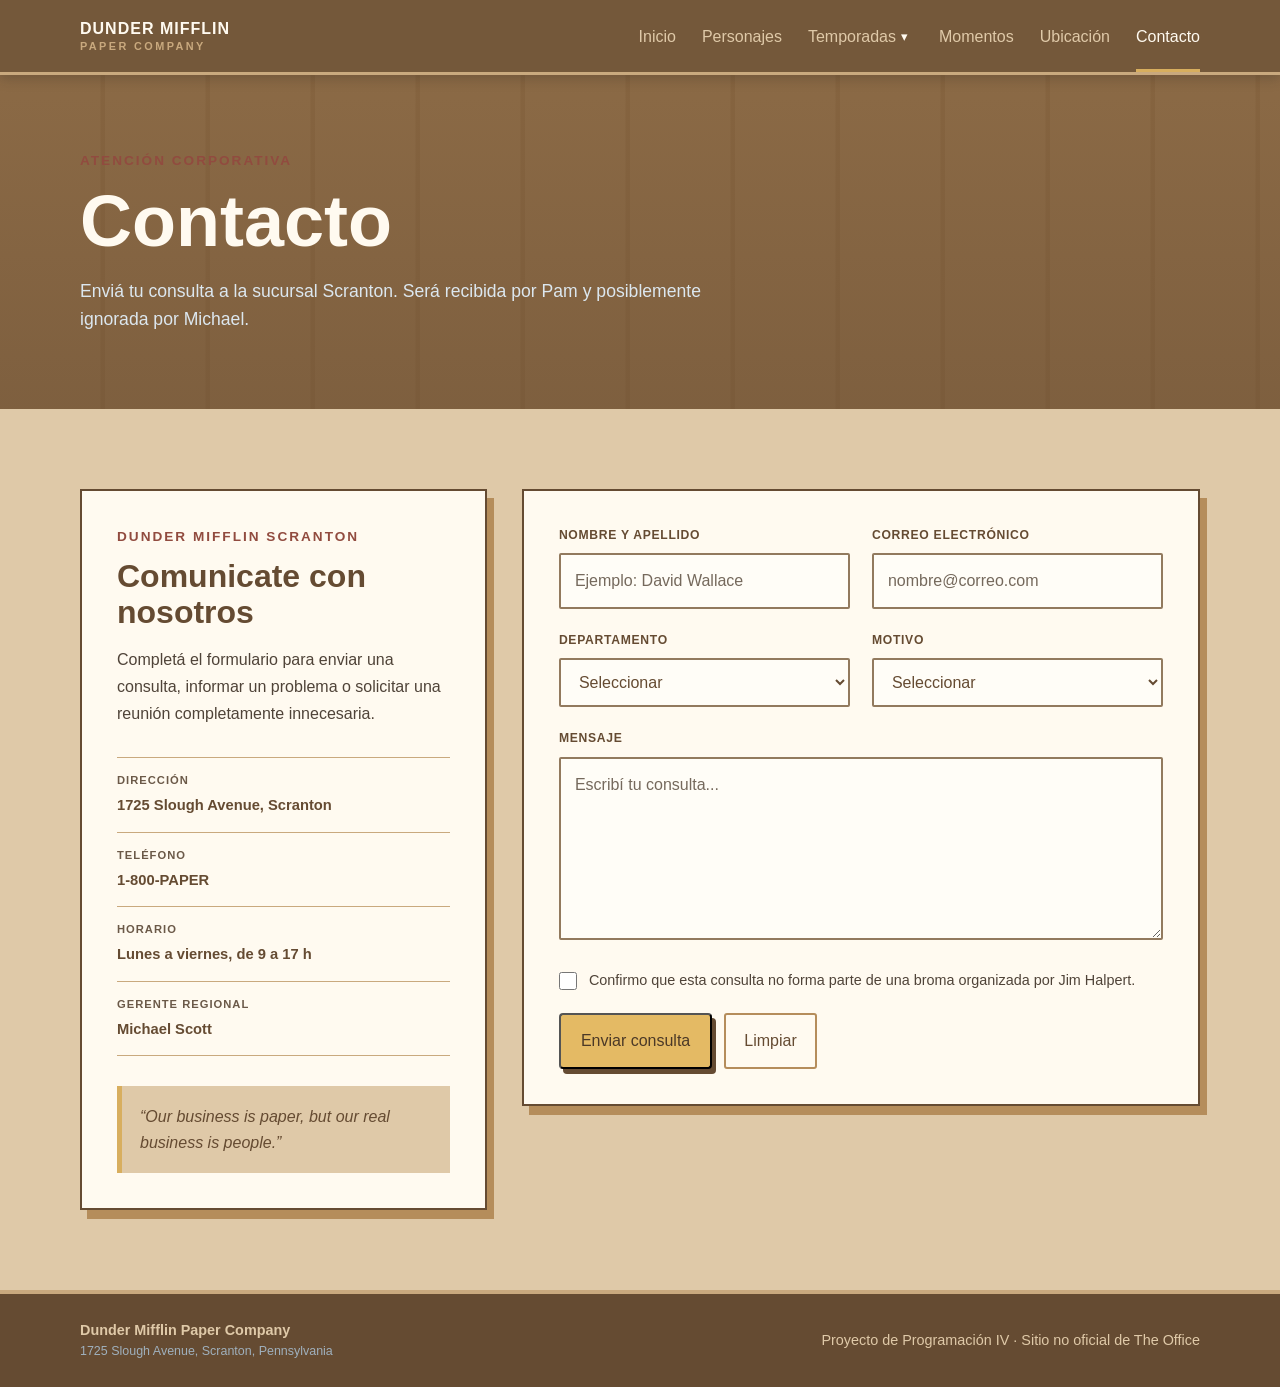
==== commit fe5b35b9: "Agrego submenu desplegable de temporadas" ====
--- a/pages/contacto.html
+++ b/pages/contacto.html
@@ -33,7 +33,42 @@
                 <ul class="menu">
                     <li><a href="../index.html">Inicio</a></li>
                     <li><a href="personajes.html">Personajes</a></li>
-                    <li><a href="temporadas.html">Temporadas</a></li>
+                    <li class="item-submenu">
+                        <div class="enlace-con-submenu">
+                            <a href="temporadas.html">
+                                Temporadas
+                            </a>
+
+                            <button
+                                type="button"
+                                class="boton-submenu"
+                                aria-label="Mostrar opciones de temporadas"
+                                aria-expanded="false"
+                            >
+                                ▾
+                            </button>
+                        </div>
+
+                        <ul class="submenu">
+                            <li>
+                                <a href="temporadas.html#temporadas-iniciales">
+                                    Temporadas 1 a 3
+                                </a>
+                            </li>
+
+                            <li>
+                                <a href="temporadas.html#epoca-dorada">
+                                    Temporadas 4 a 6
+                                </a>
+                            </li>
+
+                            <li>
+                                <a href="temporadas.html#etapa-final">
+                                    Temporadas 7 a 9
+                                </a>
+                            </li>
+                        </ul>
+                    </li>
                     <li><a href="momentos.html">Momentos</a></li>
                     <li><a href="ubicacion.html">Ubicación</a></li>
                     <li>
--- a/css/styles.css
+++ b/css/styles.css
@@ -3225,4 +3225,123 @@
     .acciones-contacto button {
         width: 100%;
     }
+}
+
+/* ==================================================
+   SUBMENÚ DE TEMPORADAS
+   ================================================== */
+
+.item-submenu {
+    position: relative;
+}
+
+.enlace-con-submenu {
+    display: flex;
+    align-items: center;
+}
+
+.boton-submenu {
+    padding: 8px 5px;
+    color: var(--papel-claro);
+    background-color: transparent;
+    border: none;
+    cursor: pointer;
+    font-size: 0.8rem;
+    transition: transform 0.2s ease;
+}
+
+.boton-submenu.abierto {
+    transform: rotate(180deg);
+}
+
+.submenu {
+    position: absolute;
+    top: 100%;
+    left: 0;
+    z-index: 100;
+    width: 220px;
+    display: none;
+    background-color: var(--marron-oscuro);
+    border: 1px solid var(--marron-medio);
+    box-shadow: 5px 7px 0 rgb(41 30 20 / 25%);
+    list-style: none;
+}
+
+.submenu.visible,
+.item-submenu:hover > .submenu,
+.item-submenu:focus-within > .submenu {
+    display: block;
+}
+
+.submenu li {
+    border-bottom: 1px solid rgb(255 250 240 / 12%);
+}
+
+.submenu li:last-child {
+    border-bottom: none;
+}
+
+.submenu a {
+    padding: 13px 16px;
+    display: block;
+    color: var(--papel-claro);
+    border: none;
+    font-size: 0.78rem;
+    white-space: nowrap;
+}
+
+.submenu a:hover,
+.submenu a:focus {
+    padding-left: 22px;
+    color: var(--marron-oscuro);
+    background-color: var(--mostaza);
+}
+
+#temporadas-iniciales,
+#epoca-dorada,
+#etapa-final {
+    scroll-margin-top: 100px;
+}
+
+@media (max-width: 820px) {
+    .enlace-con-submenu {
+        justify-content: space-between;
+        border-bottom: 1px solid rgb(255 250 240 / 12%);
+    }
+
+    .enlace-con-submenu > a {
+        flex-grow: 1;
+        border-bottom: none;
+    }
+
+    .boton-submenu {
+        width: 48px;
+        height: 45px;
+        font-size: 1rem;
+    }
+
+    .submenu {
+        position: static;
+        width: 100%;
+        background-color: rgb(255 250 240 / 5%);
+        border: none;
+        box-shadow: none;
+    }
+
+    .submenu.visible {
+        display: block;
+    }
+
+    .item-submenu:hover > .submenu:not(.visible) {
+        display: none;
+    }
+
+    .submenu a {
+        padding-left: 28px;
+    }
+
+    .submenu a:hover,
+    .submenu a:focus {
+        padding-left: 35px;
+    }
 }
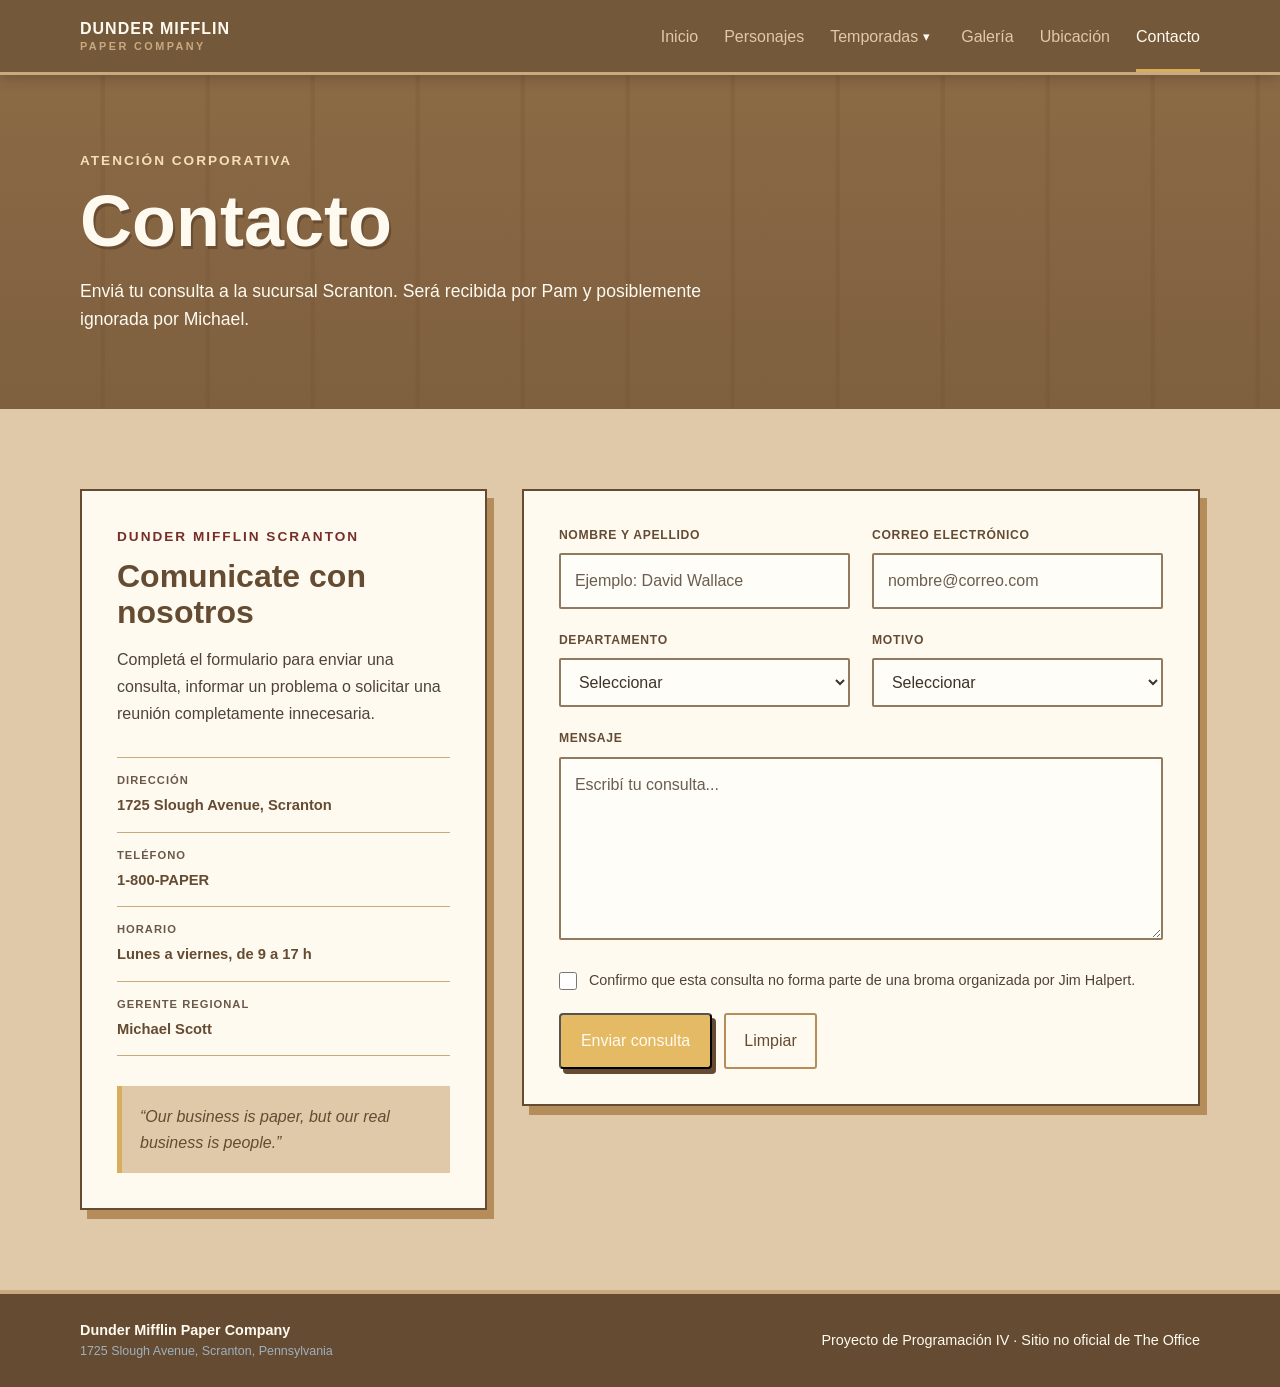
==== commit 95d749b3: "Agrego galeria funcional y mejoras responsive" ====
--- a/pages/contacto.html
+++ b/pages/contacto.html
@@ -69,7 +69,7 @@
                             </li>
                         </ul>
                     </li>
-                    <li><a href="momentos.html">Momentos</a></li>
+                    <li><a href="momentos.html">Galería</a></li>
                     <li><a href="ubicacion.html">Ubicación</a></li>
                     <li>
                         <a href="contacto.html" class="activo">
--- a/css/styles.css
+++ b/css/styles.css
@@ -2751,7 +2751,7 @@
     transform: translateY(-9px) rotate(-45deg);
 }
 
-@media (max-width: 820px) {
+@media (max-width: 1050px) {
     .navegacion {
         position: relative;
         min-height: 68px;
@@ -3303,7 +3303,7 @@
     scroll-margin-top: 100px;
 }
 
-@media (max-width: 820px) {
+@media (max-width: 1050px) {
     .enlace-con-submenu {
         justify-content: space-between;
         border-bottom: 1px solid rgb(255 250 240 / 12%);
@@ -3344,4 +3344,288 @@
     .submenu a:focus {
         padding-left: 35px;
     }
+}
+
+/* ==================================================
+   CORRECCIÓN GENERAL DE CONTRASTE
+   ================================================== */
+
+:root {
+    --texto-principal: #3d332b;
+    --texto-secundario: #514236;
+    --texto-claro: #fffaf0;
+    --texto-claro-secundario: #f5dfba;
+}
+
+body {
+    color: var(--texto-principal);
+}
+
+/* Textos ubicados sobre fondos claros */
+
+.cantidad-empleados,
+.informacion-personaje > p,
+.cargo,
+.tarjeta-temporada p,
+.contenido-momento > p,
+.responsable span,
+.contenido-frases > div > p,
+.contenido-ficha address,
+.datos-ubicacion span,
+.grilla-normas p,
+.introduccion-solicitud > p,
+.confirmacion-formulario,
+.aceptacion-contacto {
+    color: var(--texto-secundario);
+}
+
+/* Títulos ubicados sobre tarjetas claras */
+
+.titulo-seccion h2,
+.informacion-personaje h3,
+.tarjeta-temporada h3,
+.contenido-momento h3,
+.contenido-frases h2,
+.grilla-normas h3,
+.introduccion-solicitud h3 {
+    color: var(--marron-oscuro);
+}
+
+/* Etiquetas pequeñas sobre fondos claros */
+
+.etiqueta,
+.departamento,
+.periodo,
+.temporada-momento,
+.estado-ubicacion,
+.numero-formulario {
+    color: #762f27;
+    font-weight: 900;
+}
+
+/* Encabezados oscuros de cada página */
+
+.encabezado-pagina {
+    color: var(--texto-claro);
+}
+
+.encabezado-pagina h1 {
+    color: var(--texto-claro);
+    text-shadow: 2px 3px 0 rgb(55 35 20 / 35%);
+}
+
+.encabezado-pagina .etiqueta {
+    color: var(--texto-claro-secundario);
+}
+
+.encabezado-pagina > .contenedor > p:last-child {
+    color: var(--texto-claro);
+}
+
+/* Secciones y componentes con fondo oscuro */
+
+.episodio-destacado,
+.episodio-destacado h2,
+.episodio-destacado p,
+.episodio-destacado strong {
+    color: var(--texto-claro);
+}
+
+.episodio-destacado .etiqueta {
+    color: var(--texto-claro-secundario);
+}
+
+.pie,
+.pie p,
+.pie strong {
+    color: var(--texto-claro);
+}
+
+/* Campos de formularios */
+
+.campo-formulario input,
+.campo-formulario select,
+.campo-formulario textarea,
+.campo-contacto input,
+.campo-contacto select,
+.campo-contacto textarea {
+    color: var(--texto-principal);
+}
+
+.campo-formulario input::placeholder,
+.campo-formulario textarea::placeholder,
+.campo-contacto input::placeholder,
+.campo-contacto textarea::placeholder {
+    color: #6b5d50;
+    opacity: 1;
+}
+
+/* Botones principales */
+
+.boton-principal {
+    color: var(--texto-claro);
+}
+
+.boton-secundario,
+.boton-limpiar {
+    color: var(--marron-oscuro);
+}
+
+/* Mensajes generados mediante JavaScript */
+
+.respuesta-formulario,
+.respuesta-contacto,
+.resultado-emergencia {
+    color: var(--marron-oscuro);
+}
+
+/* ==================================================
+   AJUSTES RESPONSIVE GENERALES
+   ================================================== */
+
+html {
+    scroll-behavior: smooth;
+}
+
+img,
+iframe {
+    max-width: 100%;
+}
+
+img {
+    height: auto;
+}
+
+input,
+select,
+textarea,
+button {
+    max-width: 100%;
+}
+
+@media (max-width: 480px) {
+    .contenedor {
+        width: 92%;
+    }
+
+    .logo-principal {
+        font-size: 0.95rem;
+    }
+
+    .logo-secundario {
+        font-size: 0.58rem;
+    }
+
+    .encabezado-pagina {
+        padding-block: 55px;
+    }
+
+    .encabezado-pagina h1 {
+        font-size: 2.35rem;
+        line-height: 1.05;
+    }
+
+    .titulo-seccion h2 {
+        font-size: 1.8rem;
+        line-height: 1.1;
+    }
+
+    .titulo-seccion {
+        align-items: flex-start;
+        gap: 18px;
+    }
+
+    .boton-principal,
+    .boton-secundario,
+    .boton-limpiar {
+        text-align: center;
+    }
+}
+
+/* ==================================================
+   GALERÍA DE IMÁGENES
+   ================================================== */
+
+.galeria-office {
+    display: grid;
+    grid-template-columns: repeat(3, 1fr);
+    gap: 24px;
+}
+
+.item-galeria {
+    position: relative;
+    height: 330px;
+    overflow: hidden;
+    display: block;
+    background-color: var(--marron-medio);
+    border: 6px solid var(--papel-claro);
+    box-shadow: 6px 8px 0 rgb(101 75 50 / 25%);
+    cursor: zoom-in;
+}
+
+.item-galeria img {
+    width: 100%;
+    height: 100%;
+    display: block;
+    object-fit: cover;
+    object-position: center top;
+    filter: sepia(18%) saturate(85%);
+    transition:
+        transform 0.3s ease,
+        filter 0.3s ease;
+}
+
+.item-galeria:hover img,
+.item-galeria:focus img {
+    transform: scale(1.06);
+    filter: sepia(0%) saturate(100%);
+}
+
+.item-galeria:focus-visible {
+    outline: 4px solid var(--mostaza);
+    outline-offset: 4px;
+}
+
+.informacion-galeria {
+    position: absolute;
+    right: 0;
+    bottom: 0;
+    left: 0;
+    padding: 45px 18px 18px;
+    color: var(--papel-claro);
+    background:
+        linear-gradient(
+            transparent,
+            rgb(45 31 21 / 94%)
+        );
+}
+
+.informacion-galeria span {
+    color: #f5d796;
+    font-size: 0.68rem;
+    font-weight: 900;
+    letter-spacing: 1px;
+    text-transform: uppercase;
+}
+
+.informacion-galeria h3 {
+    margin-top: 4px;
+    color: var(--papel-claro);
+    font-size: 1.15rem;
+}
+
+@media (max-width: 900px) {
+    .galeria-office {
+        grid-template-columns: repeat(2, 1fr);
+    }
+}
+
+@media (max-width: 560px) {
+    .galeria-office {
+        grid-template-columns: 1fr;
+    }
+
+    .item-galeria {
+        height: 360px;
+    }
 }
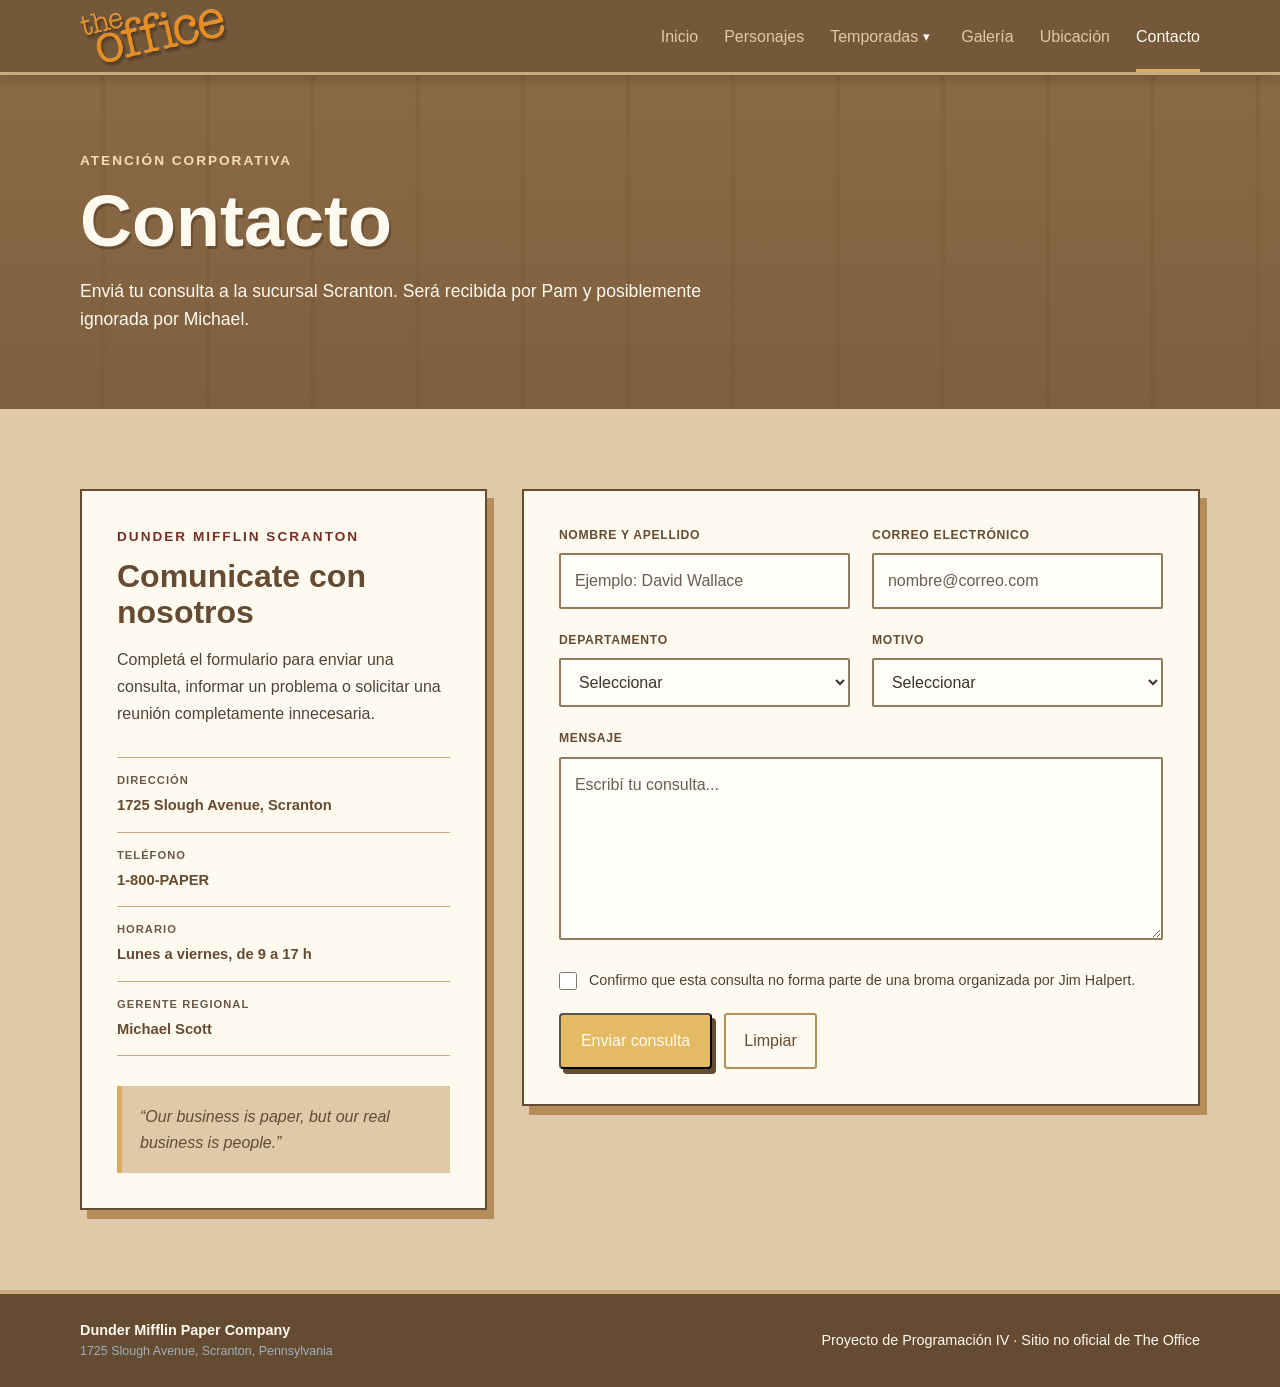
==== commit dba1543c: "Agrego logo de The Office al encabezado" ====
--- a/pages/contacto.html
+++ b/pages/contacto.html
@@ -13,10 +13,9 @@
 <body>
     <header class="encabezado">
         <div class="contenedor navegacion">
-            <a href="../index.html" class="logo">
-                <span class="logo-principal">DUNDER MIFFLIN</span>
-                <span class="logo-secundario">Paper Company</span>
-            </a>
+        <a href="../index.html" class="logo" aria-label="Ir al inicio">
+            <img src="../img/logo-the-office.webp" alt="The Office" class="logo-imagen">
+        </a>
 
             <button
                 type="button"
--- a/css/styles.css
+++ b/css/styles.css
@@ -3628,4 +3628,63 @@
     .item-galeria {
         height: 360px;
     }
+}
+
+/* Corrección del botón de emergencia */
+
+.boton-emergencia {
+    width: 110px;
+    height: 110px;
+    padding: 12px 8px;
+    overflow: hidden;
+    font-size: 0.68rem;
+    line-height: 1.1;
+    letter-spacing: 0;
+    text-align: center;
+}
+
+.boton-emergencia span {
+    margin-bottom: 4px;
+    font-size: 0.52rem;
+    line-height: 1.1;
+    letter-spacing: 0.7px;
+}
+
+@media (max-width: 650px) {
+    .boton-emergencia {
+        width: 90px;
+        height: 90px;
+        padding: 10px 6px;
+        font-size: 0.56rem;
+    }
+
+    .boton-emergencia span {
+        font-size: 0.46rem;
+        letter-spacing: 0.4px;
+    }
+}
+
+/* Logo de The Office */
+
+.logo {
+    flex-shrink: 0;
+    display: flex;
+    align-items: center;
+    text-decoration: none;
+}
+
+.logo-imagen {
+    width: 145px;
+    height: auto;
+    max-height: 54px;
+    display: block;
+    object-fit: contain;
+    filter: drop-shadow(2px 3px 1px rgb(42 30 20 / 40%));
+}
+
+@media (max-width: 480px) {
+    .logo-imagen {
+        width: 120px;
+        max-height: 48px;
+    }
 }
